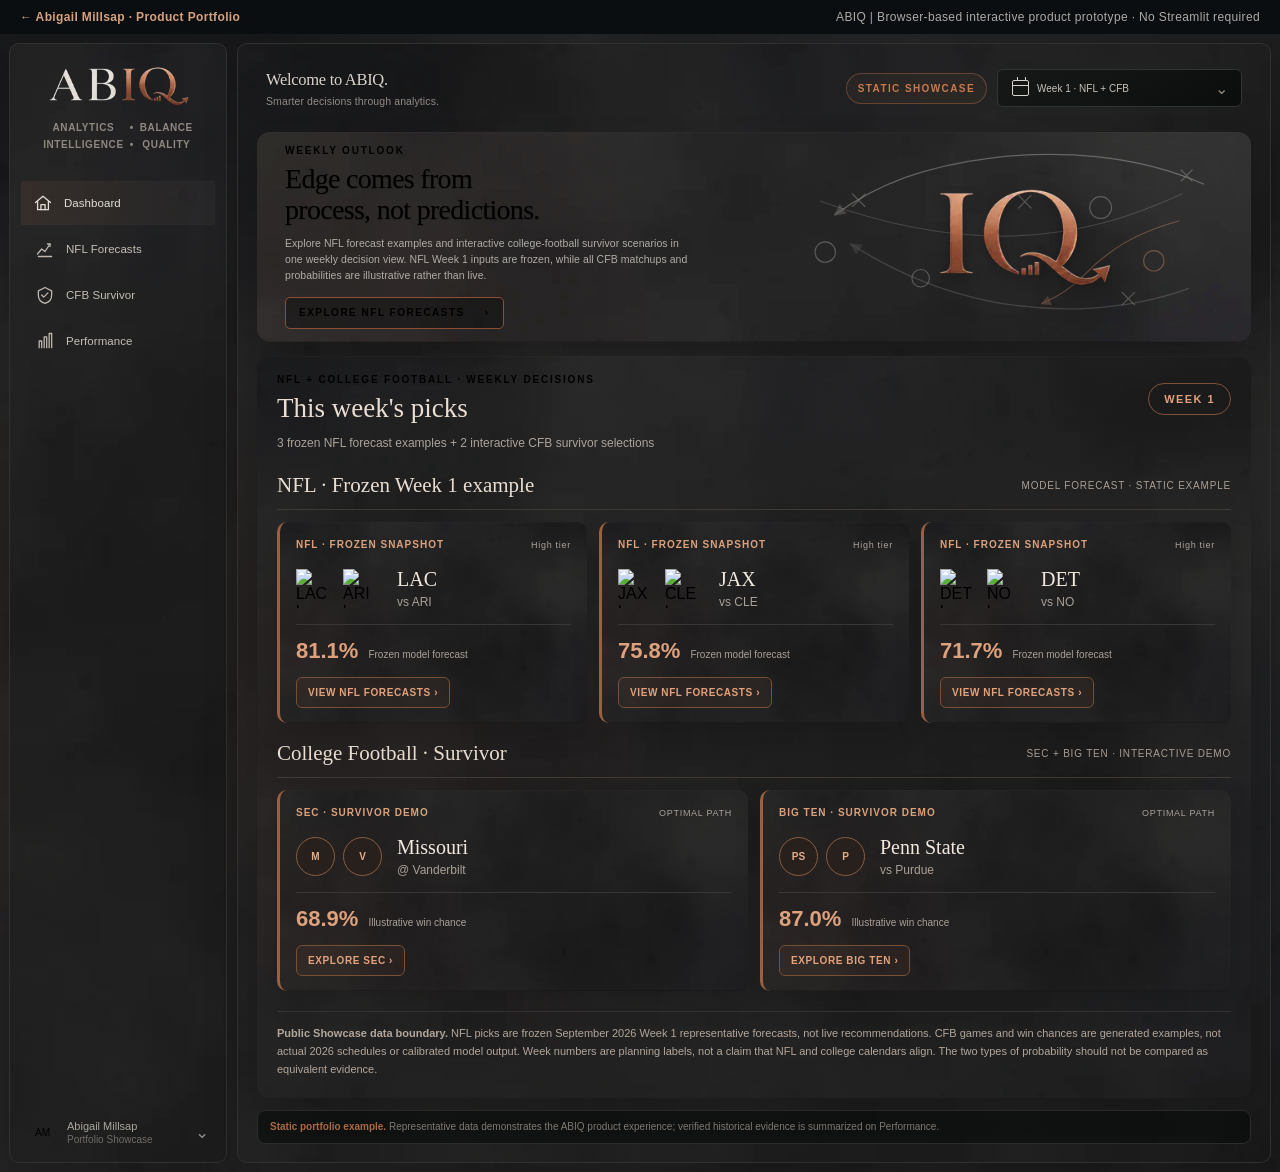
==== docs/abiq/index.html @ ac5bf6e9 "Publish Abigail Millsap product portfolio with three interactive demos and static ABIQ" ====
<!doctype html>
<html lang="en"><head><meta charset="utf-8"><meta name="viewport" content="width=device-width,initial-scale=1">
<title>ABIQ | Interactive Sports Decision Intelligence | Abigail Millsap</title>
<meta name="description" content="Interactive, independent, static portfolio showcase for ABIQ sports decision intelligence.">
<link rel="stylesheet" href="app.css">
<style>html,body{margin:0;min-height:100%;background:#111313}body{font-family:Inter,Arial,sans-serif}.portfolio-home{position:relative;z-index:101;display:flex;align-items:center;justify-content:space-between;gap:1rem;flex-wrap:wrap;background:#0b0e10;color:#f1ece6;padding:10px 20px;font-size:12px;letter-spacing:.03em}.portfolio-home a{color:#d5a27f;text-decoration:none;font-weight:700}.portfolio-home span{opacity:.7}#abiq-boot-error{padding:20px;background:#401c1c;color:#fff}</style></head>
<body><div class="portfolio-home"><a href="../">← Abigail Millsap · Product Portfolio</a><span>ABIQ | Browser-based interactive product prototype · No Streamlit required</span></div>
<div id="abiq-boot-error" hidden>ABIQ could not initialize. Please refresh the page.</div>
<style>
  /* Desktop Forecasts needs to respond to the usable content width after the
     persistent ABIQ navigation rail, not just the raw browser width. Standard
     laptop/desktop viewports therefore stack the two analysis panels so the
     ranked board never clips; ultra-wide layouts keep a weighted two-column view. */
  @media (min-width: 861px) and (max-width: 1680px) {
    #page-forecasts .abiq-forecast-visual-grid {
      grid-template-columns: 1fr !important;
      align-items: start !important;
    }

    #page-forecasts .abiq-forecast-board,
    #page-forecasts .abiq-upset-panel {
      width: 100% !important;
      min-width: 0 !important;
    }
  }

  @media (min-width: 1681px) {
    #page-forecasts .abiq-forecast-visual-grid {
      grid-template-columns: minmax(0, 1.3fr) minmax(420px, .7fr) !important;
      align-items: start !important;
    }
  }

  /* The disclosure belongs visually in the center of the gap between the
     Performance hero and metric cards. Remove the hero's default bottom margin
     and give the disclosure equal space on both sides at every breakpoint. */
  .abiq-page-performance > .abiq-page-head {
    margin-bottom: 0 !important;
  }

  .abiq-performance-disclosure {
    width: 100% !important;
    margin: 12px auto !important;
  }

  @media (max-width: 860px) {
    .abiq-performance-disclosure {
      margin: 10px auto !important;
    }
  }
</style>

<div id="abiq-dashboard-root" class="abiq-app">
  <input id="abiq-mobile-nav-toggle" class="abiq-mobile-nav-toggle" type="checkbox" aria-hidden="true" tabindex="-1">
  <label class="abiq-mobile-menu-button" for="abiq-mobile-nav-toggle" aria-label="Open ABIQ navigation"><span></span></label>
  <label class="abiq-mobile-nav-backdrop" for="abiq-mobile-nav-toggle" aria-label="Close ABIQ navigation"></label>

  <aside class="abiq-sidebar">
    <label class="abiq-mobile-nav-close" for="abiq-mobile-nav-toggle" aria-label="Close ABIQ navigation">×</label>
    <div class="abiq-brand-block">
      <img id="abiq-brand-logo" class="abiq-brand-logo" alt="ABIQ">
      <div class="abiq-brand-meaning"><span>ANALYTICS</span><b>•</b><span>BALANCE</span><b>•</b><span>INTELLIGENCE</span><b>•</b><span>QUALITY</span></div>
    </div>
    <nav id="abiq-nav" class="abiq-nav" aria-label="ABIQ Showcase navigation"></nav>
    <div class="abiq-profile">
      <div id="abiq-profile-avatar" class="abiq-profile-avatar">AM</div>
      <div class="abiq-profile-copy"><div id="abiq-profile-name" class="abiq-profile-name">Abigail Millsap</div><div class="abiq-profile-sub">Portfolio Showcase</div></div>
      <span class="abiq-profile-chevron">⌄</span>
    </div>
  </aside>

  <main class="abiq-main">
    <header class="abiq-header">
      <div><div id="abiq-greeting" class="abiq-greeting">Welcome to ABIQ.</div><div class="abiq-greeting-sub">Smarter decisions through analytics.</div></div>
      <div class="abiq-header-actions">
        <div class="abiq-static-pill">STATIC SHOWCASE</div>
        <label class="abiq-week-control"><span class="abiq-calendar-icon" aria-hidden="true"></span><select id="abiq-week-select" aria-label="Select Showcase week"></select><span class="abiq-select-chevron">⌄</span></label>
      </div>
    </header>

    <section id="page-dashboard" class="abiq-page active" data-page="Dashboard">
      <section class="abiq-hero abiq-surface">
        <div class="abiq-hero-copy">
          <div class="abiq-eyebrow">WEEKLY OUTLOOK</div>
          <h1>Edge comes from<br>process, not predictions.</h1>
          <p id="abiq-hero-description"></p>
          <button id="abiq-preview-button" class="abiq-outline-button" type="button">EXPLORE NFL FORECASTS <span>›</span></button>
        </div>
        <div class="abiq-playbook" aria-hidden="true">
          <svg viewBox="0 0 760 280">
            <defs><marker id="arrow-gray" markerWidth="10" markerHeight="10" refX="8" refY="4.5" orient="auto"><path d="M0,0 L0,9 L9,4.5 z"></path></marker><marker id="arrow-copper" markerWidth="10" markerHeight="10" refX="8" refY="4.5" orient="auto"><path d="M0,0 L0,9 L9,4.5 z"></path></marker></defs>
            <path class="play-line play-primary" d="M716 69 C620 27 514 22 423 33 C334 44 269 68 209 111" marker-end="url(#arrow-gray)"></path>
            <path class="play-line play-primary play-soft" d="M695 212 C608 244 507 247 419 229 C347 214 284 185 231 151" marker-end="url(#arrow-gray)"></path>
            <path class="play-line play-soft" d="M189 92 C279 125 367 142 452 140 C543 138 619 113 686 82"></path>
            <path class="play-line play-copper" d="M682 119 C624 135 586 158 553 192 C535 211 517 223 493 233" marker-end="url(#arrow-copper)"></path>
            <circle class="play-circle" cx="196" cy="162" r="14"></circle><circle class="play-circle" cx="327" cy="198" r="12"></circle><circle class="play-circle" cx="574" cy="101" r="15"></circle><circle class="play-circle play-copper" cx="647" cy="174" r="14"></circle>
            <g class="play-x" transform="translate(242 91)"><path d="M-9 -9 L9 9 M9 -9 L-9 9"></path></g><g class="play-x" transform="translate(470 93)"><path d="M-9 -9 L9 9 M9 -9 L-9 9"></path></g><g class="play-x" transform="translate(612 226)"><path d="M-9 -9 L9 9 M9 -9 L-9 9"></path></g><g class="play-x" transform="translate(692 57)"><path d="M-8 -8 L8 8 M8 -8 L-8 8"></path></g>
          </svg>
        </div>
        <img id="abiq-hero-iq" class="abiq-hero-iq" alt="" aria-hidden="true">
      </section>
      <section id="abiq-weekly-command" class="abiq-weekly-command abiq-surface" aria-label="Combined NFL and college football weekly picks">
        <div class="abiq-weekly-head">
          <div><div class="abiq-eyebrow">NFL + COLLEGE FOOTBALL · WEEKLY DECISIONS</div><h2>This week's picks</h2></div>
          <span id="abiq-weekly-week" class="abiq-weekly-week">WEEK 1</span>
        </div>
        <p class="abiq-weekly-intro" id="abiq-weekly-summary">Select a planning week to explore the frozen NFL Showcase snapshot and interactive SEC / Big Ten survivor paths.</p>
        <div class="abiq-weekly-group">
          <div class="abiq-weekly-group-head"><h3 id="abiq-weekly-nfl-title">NFL · Frozen Week 1 example</h3><span>MODEL FORECAST · STATIC EXAMPLE</span></div>
          <div id="abiq-weekly-nfl-picks" class="abiq-weekly-grid"></div>
        </div>
        <div class="abiq-weekly-group">
          <div class="abiq-weekly-group-head"><h3>College Football · Survivor</h3><span>SEC + BIG TEN · INTERACTIVE DEMO</span></div>
          <div id="abiq-weekly-cfb-picks" class="abiq-weekly-grid abiq-weekly-cfb-grid"></div>
        </div>
        <div class="abiq-weekly-boundary"><strong>Public Showcase data boundary.</strong> NFL picks are frozen September 2026 Week 1 representative forecasts, not live recommendations. CFB games and win chances are generated examples, not actual 2026 schedules or calibrated model output. Week numbers are planning labels, not a claim that NFL and college calendars align. The two types of probability should not be compared as equivalent evidence.</div>
      </section>
      <section id="abiq-kpis" class="abiq-kpi-grid"></section>
      <section class="abiq-lower-grid">
        <article class="abiq-panel abiq-surface"><div class="abiq-panel-heading"><span>UPCOMING GAMES</span><button type="button" data-page-target="Forecasts">VIEW ALL <b>›</b></button></div><div id="abiq-games"></div></article>
        <article class="abiq-panel abiq-surface"><div class="abiq-panel-heading"><span>MODEL RECOMMENDATIONS</span><button type="button" data-page-target="Forecasts">VIEW ALL <b>›</b></button></div><div id="abiq-recommendations"></div></article>
      </section>
      <section class="abiq-context-snapshot abiq-surface" aria-label="Static forecast context examples">
        <div class="abiq-context-heading"><div><div class="abiq-eyebrow">STATIC FORECAST CONTEXT</div><h3>Weather and injury inputs behind the decision.</h3></div><span>ILLUSTRATIVE SNAPSHOT</span></div>
        <div class="abiq-context-grid">
          <article class="abiq-context-card"><strong>LAC vs ARI</strong><div><span>WEATHER</span>Clear · 78° · 6 mph wind</div><div><span>INJURIES</span>ARI WR1 questionable</div></article>
          <article class="abiq-context-card"><strong>JAX vs CLE</strong><div><span>WEATHER</span>Rain chance · 12 mph wind</div><div><span>INJURIES</span>CLE LT out</div></article>
          <article class="abiq-context-card"><strong>DET vs NO</strong><div><span>WEATHER</span>Dome · conditions stable</div><div><span>INJURIES</span>NO RB limited</div></article>
        </div>
      </section>
      <div class="abiq-disclosure"><strong>Static portfolio example.</strong> Representative data demonstrates the ABIQ product experience; verified historical evidence is summarized on Performance.</div>
    </section>

    <section id="page-forecasts" class="abiq-page" data-page="Forecasts">
      <section class="abiq-page-head abiq-exec-head abiq-surface abiq-accent-surface">
        <div class="abiq-exec-copy"><div class="abiq-eyebrow">WEEKLY FORECAST · RISK INTELLIGENCE</div><h2>NFL Forecasts</h2><p>Who is most likely to win, where confidence is strongest, and which matchups deserve an upset watch.</p></div>
        <img class="abiq-page-watermark" data-iq alt="" aria-hidden="true">
      </section>
      <section class="abiq-takeaway abiq-surface">
        <div><div class="abiq-eyebrow">EXECUTIVE TAKEAWAY</div><h3>LAC is the clearest favorite; CIN–TB carries the highest featured upset pressure.</h3><p>Static Week 1 Showcase values illustrate how ABIQ separates the expected winner from uncertainty. These are representative product signals, not a live weekly issuance.</p></div>
        <div id="abiq-weekly-bars" class="abiq-bars"></div>
      </section>

      <section class="abiq-forecast-visual-grid">
        <article class="abiq-forecast-board abiq-surface">
          <div class="abiq-visual-heading"><div><div class="abiq-eyebrow">RANKED FORECAST BOARD</div><h3>Strongest expected winners</h3></div><span>STATIC EXAMPLE</span></div>
          <div id="abiq-forecast-board"></div>
        </article>
        <article class="abiq-upset-panel abiq-surface abiq-secondary-surface">
          <div class="abiq-visual-heading"><div><div class="abiq-eyebrow">UPSET RISK MATRIX</div><h3>Where favorites look vulnerable</h3></div><span>WEEK 1</span></div>
          <div id="abiq-upset-matrix" class="abiq-upset-matrix"></div>
          <p class="abiq-chart-note">Upset pressure rescales the displayed favorite probability: closer to 50/50 means higher pressure. It is not a betting edge or a separate live model.</p>
        </article>
      </section>

      <section class="abiq-upset-watch">
        <div class="abiq-flow-heading"><div class="abiq-eyebrow">UPSET ALERTS</div><h3>The favorites with the least room for error.</h3></div>
        <div id="abiq-upset-alerts" class="abiq-upset-alert-grid"></div>
      </section>
    </section>

    <section id="page-performance" class="abiq-page abiq-page-performance" data-page="Performance">
      <section class="abiq-page-head abiq-exec-head abiq-surface abiq-accent-surface">
        <div class="abiq-exec-copy"><div class="abiq-eyebrow">VALIDATION · ENGINEERING · TRUST</div><h2>Performance</h2><p>Evidence that the forecasts are useful, repeatable and built with prediction-time discipline rather than hindsight.</p></div>
        <img class="abiq-page-watermark" data-iq alt="" aria-hidden="true">
      </section>
      <div class="abiq-disclosure abiq-performance-disclosure"><strong>Verified performance data.</strong> These metrics are calculated from real, graded ABIQ model outcomes, not illustrative Showcase values. During the NFL season, this view is refreshed weekly as completed games are scored so it continues to reflect actual model performance.</div>
      <section id="abiq-performance-metrics" class="abiq-feature-grid"></section>
      <section class="abiq-reliability-panel abiq-surface abiq-secondary-surface">
        <div class="abiq-visual-heading"><div><div class="abiq-eyebrow">CONFIDENCE RELIABILITY</div><h3>Higher confidence translated into higher win rates.</h3></div><span>2025 REPLAY</span></div>
        <div class="abiq-reliability-legend"><span class="abiq-reliability-key predicted"><i></i>Model probability</span><span class="abiq-reliability-key observed"><i></i>Observed win rate</span></div>
        <div id="abiq-reliability-chart" class="abiq-reliability-chart"></div>
        <p class="abiq-chart-note">Across the point-in-time replay, higher confidence thresholds produced progressively higher observed win rates.</p>
      </section>
      <section class="abiq-performance-flow">
        <div class="abiq-flow-heading"><div class="abiq-eyebrow">HOW ABIQ WORKS</div><h3>From raw football data to a decision-ready forecast.</h3></div>
        <section id="abiq-platform-pipeline" class="abiq-pipeline abiq-exec-pipeline"></section>
      </section>
      <section class="abiq-story-grid">
        <article class="abiq-story abiq-surface"><div class="abiq-eyebrow">AUTOMATION</div><h3>Built to operate without a notebook open.</h3><p>Scheduled refreshes, validation checks and fail-safe operating paths turn modeling into a repeatable product workflow.</p></article>
        <article class="abiq-story abiq-surface abiq-secondary-surface"><div class="abiq-eyebrow">PUBLIC / PRIVATE BOUNDARY</div><h3>Executive visibility without exposing production state.</h3><p>The Showcase contains no private picks, user persistence, credentials or provider secrets.</p></article>
      </section>
    </section>
    <section id="page-cfb-survivor" class="abiq-page abiq-cfb-page" data-page="CFB Survivor">
      <section class="abiq-page-head abiq-exec-head abiq-surface abiq-accent-surface">
        <div class="abiq-exec-copy">
          <div class="abiq-eyebrow">COLLEGE FOOTBALL · SEASON STRATEGY</div>
          <h2>CFB Survivor</h2>
          <p>One pick changes the whole board. Explore conference-specific survivor paths, preserve valuable teams, and test what happens when you take a different route.</p>
        </div>
        <img class="abiq-page-watermark" data-iq alt="" aria-hidden="true">
      </section>
      <div class="abiq-disclosure abiq-cfb-disclosure">
        <strong>Interactive portfolio prototype.</strong> All conference schedules, matchups, and probabilities in this module are constructed illustrations, not the official 2026 schedule, live ABIQ forecasts, or validated CFB outcomes. Reoptimization is functional; its probability inputs are examples.
      </div>
      <section class="abiq-cfb-toolbar abiq-surface" aria-label="Survivor scenario controls">
        <div class="abiq-cfb-field">
          <label for="abiq-cfb-conference">CONFERENCE</label>
          <div class="abiq-cfb-switch" id="abiq-cfb-conference" role="group" aria-label="Conference">
            <button type="button" data-conference="SEC" aria-pressed="true">SEC</button>
            <button type="button" data-conference="BIG TEN" aria-pressed="false">BIG TEN</button>
          </div>
        </div>
        <div class="abiq-cfb-field">
          <label for="abiq-cfb-week">PLANNING WEEK</label>
          <select id="abiq-cfb-week" aria-label="Planning week"></select>
        </div>
        <div class="abiq-cfb-field abiq-cfb-reset-field">
          <span class="abiq-cfb-field-caption">SCENARIO</span>
          <button type="button" id="abiq-cfb-reset" class="abiq-outline-button">RESET TO OPTIMAL PATH ↺</button>
        </div>
      </section>
      <div id="abiq-cfb-notice" class="abiq-cfb-notice" role="status" aria-live="polite"></div>
      <section id="abiq-cfb-metrics" class="abiq-cfb-metrics" aria-label="Season plan metrics"></section>
      <section class="abiq-cfb-main-grid">
        <article class="abiq-cfb-recommendations abiq-surface">
          <div class="abiq-visual-heading"><div><div class="abiq-eyebrow">WEEKLY SHORTLIST</div><h3>Top suggested picks</h3></div><span id="abiq-cfb-week-heading">WEEK 1</span></div>
          <p class="abiq-cfb-intro">Select a team to commit it to the scenario. Future weeks are recalculated around that decision.</p>
          <div id="abiq-cfb-picks"></div>
        </article>
        <article class="abiq-cfb-plan abiq-surface abiq-secondary-surface">
          <div class="abiq-visual-heading"><div><div class="abiq-eyebrow">WHAT-IF ENGINE</div><h3>How the decision changes the path</h3></div><span>REOPTIMIZED</span></div>
          <div id="abiq-cfb-impact"></div>
          <div class="abiq-cfb-help">Past weeks remain fixed when you change a later week. Teams cannot be selected twice in the same conference plan. Each conference has its own scenario.</div>
        </article>
      </section>
      <section class="abiq-cfb-season abiq-surface">
        <div class="abiq-visual-heading"><div><div class="abiq-eyebrow">FULL-SEASON OUTLOOK</div><h3>Every week. One strategic path.</h3></div><span>WEEKS 1–14</span></div>
        <p class="abiq-cfb-intro">A 14-week planning illustration. Choose any week to compare alternatives; copper-marked selections are manual overrides.</p>
        <div id="abiq-cfb-season-grid" class="abiq-cfb-season-grid"></div>
      </section>
      <section class="abiq-cfb-schedule abiq-surface abiq-secondary-surface">
        <div class="abiq-cfb-schedule-top">
          <div><div class="abiq-eyebrow">TEAM INTELLIGENCE</div><h3>Full team schedule explorer</h3><p>See every illustrative matchup, bye week, and whether that team is being saved for a better survivor spot.</p></div>
          <div class="abiq-cfb-field"><label for="abiq-cfb-team">EXPLORE TEAM</label><select id="abiq-cfb-team" aria-label="Team schedule"></select></div>
        </div>
        <div id="abiq-cfb-team-summary"></div>
        <div id="abiq-cfb-schedule-table" class="abiq-cfb-table-scroll"></div>
      </section>
      <div class="abiq-disclosure"><strong>Model boundary.</strong> The public optimizer maximizes the product of illustrative per-week win inputs subject to one unique team per week, with user selections fixed. It is a transparent scenario-planning demo, not a claim of calibrated CFB win probabilities, true season-survival likelihood, or official schedules.</div>
    </section>
  </main>
</div>
<script src="app.js"></script></body></html>
---- docs/abiq/app.css ----
:host {
  --copper:#c6784c;
  --copper-bright:#dc8d5e;
  --copper-deep:#704027;
  --black:#070808;
  --panel:#171919;
  --panel-2:#1b1d1d;
  --border:#353737;
  --border-soft:#262828;
  --text:#ddd7cf;
  --muted:#9b958e;
  --dim:#716c66;
  --base-texture:none;
  --accent-texture:none;
  display:block;
  width:100%;
  color:var(--text);
  font-family:"Avenir Next",Avenir,"Helvetica Neue",Helvetica,Arial,sans-serif;
  -webkit-font-smoothing:antialiased;
  text-rendering:geometricPrecision;
}
*{box-sizing:border-box} button,select{font:inherit} button{cursor:pointer}
.abiq-mobile-nav-toggle,.abiq-mobile-menu-button,.abiq-mobile-nav-backdrop,.abiq-mobile-nav-close{display:none}

.abiq-app{width:100%;min-height:930px;display:grid;grid-template-columns:273px minmax(0,1fr);gap:12px;padding:11px;background-color:#121414;background-image:linear-gradient(145deg,rgba(4,5,5,.10),rgba(8,9,9,.05),rgba(4,5,5,.12)),var(--base-texture);background-size:cover,cover;background-position:center;background-repeat:no-repeat;background-blend-mode:normal,normal}
.abiq-sidebar,.abiq-main{border:1px solid #303232;background-color:#171919;background-image:linear-gradient(160deg,rgba(8,9,9,.10),rgba(5,6,6,.12)),var(--base-texture);background-size:cover,cover;background-position:center;background-repeat:no-repeat;background-blend-mode:normal,normal;box-shadow:0 15px 36px rgba(0,0,0,.16)}
.abiq-sidebar{min-height:906px;border-radius:10px;overflow:hidden;display:flex;flex-direction:column}.abiq-brand-block{padding:31px 27px 24px;border-bottom:1px solid var(--border-soft)}.abiq-brand-logo{display:block;width:100%;max-width:178px;height:auto;margin:0 auto}.abiq-brand-meaning{margin:15px auto 0;max-width:184px;display:flex;flex-wrap:wrap;justify-content:flex-start;column-gap:7px;row-gap:4px;color:#8e8881;font-size:8px;line-height:1.35;letter-spacing:.17em;font-weight:600;text-transform:uppercase}.abiq-brand-meaning b{color:var(--copper);font-size:8px;line-height:1.65}
.abiq-nav{padding:16px 14px 12px;display:grid;gap:4px}.abiq-nav-item{width:100%;height:58px;display:flex;align-items:center;justify-content:flex-start;gap:15px;padding:0 16px;border:0;border-left:2px solid transparent;border-radius:6px;background:transparent;color:#c4beb6;text-align:left;font-size:13px;font-weight:450;letter-spacing:.005em}.abiq-nav-item:hover{background:rgba(255,255,255,.03)}.abiq-nav-item.active{border:1px solid rgba(198,120,76,.46);border-left:3px solid var(--copper-bright);background:linear-gradient(90deg,rgba(198,120,76,.10),rgba(255,255,255,.035));color:#e3ddd5}.abiq-nav-icon{width:25px;height:25px;flex:0 0 25px;color:#bdb7af}.abiq-nav-item.active .abiq-nav-icon{color:var(--copper-bright)}.abiq-nav-icon svg{display:block;width:100%;height:100%;fill:none;stroke:currentColor;stroke-width:1.55;stroke-linecap:round;stroke-linejoin:round}
.abiq-profile{margin:auto 23px 20px;padding-top:18px;border-top:1px solid var(--border-soft);display:grid;grid-template-columns:39px 1fr 16px;align-items:center;gap:11px}.abiq-profile-avatar{width:39px;height:39px;border:1px solid var(--copper);border-radius:50%;display:grid;place-items:center;color:var(--copper-bright);font-size:12px}.abiq-profile-name{color:#a9a49d;font-size:13px}.abiq-profile-sub{margin-top:2px;color:#6f6c67;font-size:10px;font-weight:500}.abiq-profile-chevron{color:#8f8b84;font-size:17px}
.abiq-main{min-width:0;border-radius:10px;padding:0 24px 24px}.abiq-header{height:111px;display:flex;align-items:center;justify-content:space-between;gap:20px;padding:0 12px}.abiq-greeting{font-family:Georgia,"Times New Roman",serif;font-size:20px;letter-spacing:-.018em;font-weight:400;color:#d9d3cb;text-shadow:0 1px 1px rgba(0,0,0,.22)}.abiq-greeting-sub{margin-top:5px;color:#918b84;font-size:11.5px;letter-spacing:.01em}.abiq-header-actions{display:flex;align-items:center;gap:10px}.abiq-static-pill{height:31px;padding:0 11px;display:flex;align-items:center;border:1px solid rgba(198,120,76,.38);border-radius:999px;color:#c87a4d;background:rgba(198,120,76,.055);font-size:8px;letter-spacing:.14em;font-weight:700}.abiq-week-control{position:relative;min-width:280px;height:45px;display:flex;align-items:center;border:1px solid #313434;border-radius:6px;background:linear-gradient(145deg,rgba(22,24,24,.96),rgba(11,12,12,.96))}.abiq-week-control select{width:100%;height:100%;padding:0 38px 0 43px;appearance:none;-webkit-appearance:none;border:0;outline:0;background:transparent;color:#c7c1b9;font-size:13px;cursor:pointer}.abiq-calendar-icon{position:absolute;left:14px;width:17px;height:16px;border:1.5px solid #d7d2cb;border-radius:2px}.abiq-calendar-icon::before{content:"";position:absolute;left:-1px;top:4px;width:17px;border-top:1.5px solid #d7d2cb}.abiq-calendar-icon::after{content:"";position:absolute;left:4px;top:-4px;width:7px;height:4px;border-left:1.5px solid #d7d2cb;border-right:1.5px solid #d7d2cb}.abiq-select-chevron{position:absolute;right:13px;color:#8e8982;pointer-events:none}
.abiq-page{display:none}.abiq-page.active{display:block;animation:abiq-fade .18s ease}@keyframes abiq-fade{from{opacity:.62;transform:translateY(2px)}to{opacity:1;transform:none}}
.abiq-surface{position:relative;overflow:hidden;border:1px solid var(--border);background-color:#1b1d1d;background-image:linear-gradient(145deg,rgba(8,9,9,.07),rgba(10,11,11,.02),rgba(6,7,7,.09)),var(--base-texture);background-size:cover,cover;background-position:center;background-repeat:no-repeat;background-blend-mode:normal,normal;box-shadow:inset 0 1px 0 rgba(255,255,255,.016),inset 0 -1px 0 rgba(0,0,0,.16),0 10px 28px rgba(0,0,0,.14)}
.abiq-accent-surface::before{content:"";position:absolute;inset:0;pointer-events:none;background-image:var(--accent-texture);background-size:cover;background-position:center;background-repeat:no-repeat;opacity:.18;filter:saturate(.72) brightness(.88);mix-blend-mode:screen}
.abiq-secondary-surface{background-color:#151717;background-image:linear-gradient(145deg,rgba(3,4,4,.12),rgba(8,9,9,.04)),var(--base-texture)}

.abiq-hero{height:262px;border-radius:13px;display:flex;align-items:center;padding:29px 35px;background-color:#1b1d1d;background-image:linear-gradient(90deg,rgba(7,8,8,.08) 0%,rgba(7,8,8,.04) 42%,rgba(7,8,8,.015) 72%,rgba(7,8,8,0) 100%),var(--base-texture);background-size:cover,cover;background-position:center;background-repeat:no-repeat;background-blend-mode:normal,normal}.abiq-hero::before{content:"";position:absolute;inset:0;z-index:1;pointer-events:none;background-image:var(--accent-texture);background-size:cover;background-position:center;background-repeat:no-repeat;opacity:.28;filter:saturate(.72) brightness(.86);mix-blend-mode:screen}.abiq-hero::after{content:"";position:absolute;z-index:1;right:1.5%;top:4%;width:58%;height:92%;opacity:.38;background:radial-gradient(ellipse at 70% 45%,rgba(255,255,255,.016),transparent 34%),linear-gradient(112deg,transparent 0 42%,rgba(255,255,255,.007) 58%,transparent 78%);pointer-events:none}.abiq-hero-copy{position:relative;z-index:6;width:48%}.abiq-eyebrow{margin-bottom:11px;color:var(--copper-bright);font-size:9.5px;letter-spacing:.18em;font-weight:700;text-transform:uppercase}.abiq-hero h1{margin:0;color:var(--text);font-family:Georgia,"Times New Roman",serif;font-size:34px;line-height:1.10;letter-spacing:-.025em;font-weight:400;text-shadow:0 1px 1px rgba(0,0,0,.22)}.abiq-hero p{margin:14px 0 0;max-width:475px;color:#b1aca5;font-size:12.5px;line-height:1.58;letter-spacing:.005em}.abiq-outline-button{margin-top:17px;height:39px;padding:0 15px;display:inline-flex;align-items:center;gap:20px;border:1px solid #8d4f31;border-radius:5px;background:rgba(11,12,12,.42);color:var(--copper-bright);font-size:9px;letter-spacing:.15em;font-weight:650}.abiq-playbook{position:absolute;z-index:2;right:13px;top:6px;width:55%;height:250px;pointer-events:none;opacity:.66;filter:blur(.05px);mix-blend-mode:screen}.abiq-playbook svg{width:100%;height:100%}.play-line,.play-circle,.play-x path{stroke:#8f8b84;fill:none;stroke-width:1.55;opacity:.48}.play-primary{stroke-width:1.8;opacity:.54}.play-soft{opacity:.30}.play-copper{stroke:#aa6540;opacity:.50}marker#arrow-gray path{fill:#8b8780;opacity:.60}marker#arrow-copper path{fill:#aa6540;opacity:.62}.abiq-hero-iq{position:absolute;z-index:5;right:13%;top:50%;transform:translateY(-50%);width:235px;height:auto;filter:drop-shadow(0 4px 6px rgba(0,0,0,.26))}
.abiq-kpi-grid{margin-top:14px;display:grid;grid-template-columns:repeat(5,minmax(0,1fr));gap:11px}.abiq-kpi{height:118px;display:grid;grid-template-columns:48px 1fr;grid-template-rows:24px 42px 20px;align-items:center;column-gap:10px;padding:16px 15px 14px;border-radius:11px}.abiq-kpi-icon{grid-column:1;grid-row:1/span 3;width:39px;height:39px;color:var(--copper-bright)}.abiq-kpi-icon svg{width:100%;height:100%;fill:none;stroke:currentColor;stroke-width:1.45;stroke-linecap:round;stroke-linejoin:round}.abiq-kpi-title{color:#aaa49d;font-size:8.8px;line-height:1.2;letter-spacing:.13em;font-weight:650;text-transform:uppercase}.abiq-kpi-value{color:#cf7f51;font-family:Georgia,"Times New Roman",serif;font-size:23px;line-height:1.02;font-weight:400;white-space:nowrap;text-shadow:0 1px 1px rgba(0,0,0,.22)}.abiq-kpi-sub{color:#858079;font-size:9.6px;line-height:1.25;font-weight:450}
.abiq-lower-grid{margin-top:12px;display:grid;grid-template-columns:.86fr 1.14fr;gap:12px}.abiq-panel{min-height:352px;border-radius:11px;padding:0 16px 5px}.abiq-panel-heading{height:49px;display:flex;align-items:center;justify-content:space-between;border-bottom:1px solid var(--border-soft);color:#d5cfc7;font-size:9.5px;letter-spacing:.15em;font-weight:650}.abiq-panel-heading button{border:0;background:transparent;color:var(--copper-bright);font-size:10px;letter-spacing:.05em}.abiq-game-row{min-height:73px;display:grid;grid-template-columns:minmax(0,1fr) 120px minmax(0,1fr) 12px;align-items:center;gap:7px;border-bottom:1px solid var(--border-soft)}.abiq-game-row:last-child,.abiq-rec-row:last-child{border-bottom:0}.abiq-team-cell{display:flex;align-items:center;gap:10px;min-width:0}.abiq-team-cell.right{justify-content:flex-end}.abiq-team-cell img,.abiq-rec-team img{width:43px;height:43px;object-fit:contain}.abiq-team-code{color:#d9d3cb;font-size:12.5px;font-weight:550}.abiq-team-prob{margin-top:2px;color:#cf7f51;font-size:11px}.abiq-kickoff{color:#c0bbb4;text-align:center;font-size:10px;line-height:1.45;font-weight:450}.abiq-row-chevron{color:#9d9891;font-size:18px}.abiq-rec-row{min-height:73px;display:grid;grid-template-columns:29px minmax(0,1fr) 115px 95px;align-items:center;gap:9px;border-bottom:1px solid var(--border-soft)}.abiq-rec-check{width:24px;height:24px;display:grid;place-items:center;border:1px solid var(--copper-bright);border-radius:50%;color:var(--copper-bright);font-size:11px}.abiq-rec-team{display:flex;align-items:center;gap:10px;min-width:0}.abiq-rec-name{color:#d8d2ca;font-size:12.5px;font-weight:500}.abiq-rec-sub{margin-top:2px;color:#99948d;font-size:10px}.abiq-rec-probability{color:#d7d1c9;font-size:12.5px;font-weight:450}.abiq-rec-probability span{display:block;margin-top:3px;color:#9e9992;font-size:10px}.abiq-confidence{justify-self:end;width:78px;padding:7px 3px 6px;border:1px solid #6f422d;border-radius:5px;color:var(--copper-bright);text-align:center;font-size:11px}.abiq-confidence span{display:block;margin-top:2px;color:#a49f98;font-size:9px}.abiq-disclosure{margin:11px 0 0;padding:9px 12px;border:1px solid #2b2d2d;border-radius:8px;background:rgba(9,10,10,.62);color:#807b75;font-size:8.7px;line-height:1.45}.abiq-disclosure strong{color:#ad6b47;font-weight:650}

.abiq-page-head{min-height:150px;margin-bottom:12px;padding:24px 27px;border-radius:12px;display:flex;align-items:center;justify-content:space-between;gap:22px}.abiq-page-head>div,.abiq-page-head img{position:relative;z-index:2}.abiq-page-head h2{margin:8px 0 0;font-family:Georgia,"Times New Roman",serif;font-size:32px;line-height:1.08;font-weight:400;color:#e1dbd3;letter-spacing:-.025em}.abiq-page-head p{max-width:690px;margin:10px 0 0;color:#9c968f;font-size:11px;line-height:1.58}.abiq-page-iq{width:140px;height:auto;opacity:.76;filter:drop-shadow(0 4px 8px rgba(0,0,0,.28))}
.abiq-takeaway{margin-top:11px;padding:19px;border-radius:11px;display:grid;grid-template-columns:1.08fr 1fr;gap:20px;align-items:center}.abiq-takeaway h3,.abiq-story h3{margin:6px 0 8px;font-family:Georgia,"Times New Roman",serif;font-size:21px;line-height:1.18;font-weight:400;color:#ddd7cf}.abiq-takeaway p,.abiq-story p{margin:0;color:#8f8982;font-size:10px;line-height:1.6}.abiq-bars{display:grid;gap:9px}.abiq-bar-row{display:grid;grid-template-columns:80px 1fr 56px;align-items:center;gap:9px;color:#8e8982;font-size:9px}.abiq-bar-track{height:6px;border-radius:999px;background:#252727;overflow:hidden}.abiq-bar-fill{height:100%;border-radius:999px;background:linear-gradient(90deg,#8a4d31,#dc8d5e)}.abiq-bar-row strong{color:#d0c9c1;text-align:right;font-weight:550}
.abiq-rank-board{margin-top:11px;padding:10px 17px 14px;border-radius:11px}.abiq-rank-row{min-height:49px;display:grid;grid-template-columns:30px 110px minmax(0,1fr) 60px;align-items:center;gap:10px;border-bottom:1px solid var(--border-soft)}.abiq-rank-row:last-child{border-bottom:0}.abiq-rank-num{font-family:Georgia,"Times New Roman",serif;color:#6f6b65;font-size:14px}.abiq-rank-match{color:#d2ccc4;font-size:10px}.abiq-rank-pct{font-family:Georgia,"Times New Roman",serif;color:#cf7f51;text-align:right;font-size:14px}
.abiq-feature-grid{display:grid;grid-template-columns:repeat(4,minmax(0,1fr));gap:11px}.abiq-metric-card{min-height:118px;padding:16px;border-radius:11px}.abiq-metric-label{color:#9d978f;font-size:8px;letter-spacing:.13em;font-weight:700}.abiq-metric-value{margin-top:9px;color:#cf7f51;font-family:Georgia,"Times New Roman",serif;font-size:24px}.abiq-metric-detail{margin-top:5px;color:#77726c;font-size:9px;line-height:1.4}.abiq-story-grid{display:grid;grid-template-columns:1fr 1fr;gap:11px;margin-top:11px}.abiq-story{min-height:175px;padding:19px;border-radius:11px}
.abiq-pipeline{display:grid;grid-template-columns:repeat(5,1fr);gap:9px;margin-top:11px}.abiq-pipe{position:relative;min-height:155px;padding:17px;border:1px solid var(--border);border-radius:10px;background-color:#1b1d1d;background-image:linear-gradient(145deg,rgba(8,9,9,.06),rgba(5,6,6,.12)),var(--base-texture);background-size:cover,cover;background-position:center;background-repeat:no-repeat;box-shadow:0 10px 25px rgba(0,0,0,.12)}.abiq-pipe:nth-child(even){background-color:#151717;background-image:linear-gradient(145deg,rgba(4,5,5,.13),rgba(198,120,76,.025)),var(--base-texture)}.abiq-pipe:not(:last-child)::after{content:"›";position:absolute;right:-10px;top:57px;z-index:4;color:#8c5134;font-size:25px}.abiq-pipe-num{color:#815038;font-size:8px;letter-spacing:.15em}.abiq-pipe-title{margin-top:18px;font-family:Georgia,"Times New Roman",serif;font-size:18px;color:#ddd7cf}.abiq-pipe-copy{margin-top:8px;color:#7d7872;font-size:9px;line-height:1.5}

@media (min-width:1181px){.abiq-app{min-height:760px;grid-template-columns:218px minmax(0,1fr);gap:10px;padding:9px}.abiq-sidebar{min-height:742px}.abiq-brand-block{padding:22px 12px 17px}.abiq-brand-logo{max-width:146px}.abiq-brand-meaning{width:100%;max-width:none;flex-wrap:nowrap;justify-content:center;gap:4px;white-space:nowrap;font-size:6.55px;letter-spacing:.105em}.abiq-brand-meaning b{font-size:6.55px;line-height:1.25}.abiq-nav{padding:12px 11px 9px;gap:2px}.abiq-nav-item{height:44px;gap:11px;padding:0 12px;border-radius:4px;font-size:11.5px}.abiq-nav-item.active{border:0;border-left:2px solid var(--copper-bright);border-radius:2px;background:linear-gradient(90deg,rgba(198,120,76,.095),rgba(255,255,255,.026));box-shadow:inset 0 0 0 1px rgba(255,255,255,.012)}.abiq-nav-icon{width:20px;height:20px;flex-basis:20px}.abiq-profile{margin:auto 17px 14px;padding-top:13px;grid-template-columns:31px 1fr 14px;gap:9px}.abiq-profile-avatar{width:31px;height:31px;font-size:9px}.abiq-profile-name{font-size:11px}.abiq-profile-sub{font-size:9px}.abiq-main{padding:0 19px 18px}.abiq-header{height:88px;gap:16px;padding:0 9px}.abiq-greeting{font-size:16.5px}.abiq-greeting-sub{font-size:9.6px}.abiq-week-control{min-width:245px;height:38px}.abiq-week-control select{padding:0 34px 0 39px;font-size:10.8px}.abiq-hero{height:210px;padding:23px 28px}.abiq-hero-copy{width:47%}.abiq-eyebrow{margin-bottom:8px;font-size:8px}.abiq-hero h1{font-size:28px}.abiq-hero p{margin-top:10px;max-width:410px;font-size:10.5px;line-height:1.52}.abiq-outline-button{margin-top:13px;height:32px;padding:0 13px;font-size:7.6px}.abiq-playbook{right:8px;top:2px;width:57%;height:204px;opacity:.62}.abiq-hero-iq{right:13.5%;width:188px}.abiq-kpi-grid{margin-top:11px;gap:9px}.abiq-kpi{height:94px;grid-template-columns:38px 1fr;grid-template-rows:19px 34px 16px;column-gap:8px;padding:12px 12px 11px}.abiq-kpi-icon{width:31px;height:31px}.abiq-kpi-title{font-size:7.7px}.abiq-kpi-value{font-size:19px}.abiq-kpi-sub{font-size:8.5px}.abiq-lower-grid{margin-top:10px;gap:10px}.abiq-panel{min-height:292px;padding:0 13px 4px}.abiq-panel-heading{height:39px;font-size:8.3px}.abiq-game-row,.abiq-rec-row{min-height:61px}.abiq-game-row{grid-template-columns:minmax(0,1fr) 96px minmax(0,1fr) 10px;gap:6px}.abiq-team-cell img,.abiq-rec-team img{width:34px;height:34px}.abiq-team-code,.abiq-rec-name,.abiq-rec-probability{font-size:11px}.abiq-team-prob{font-size:9.5px}.abiq-kickoff,.abiq-rec-sub,.abiq-rec-probability span{font-size:8.9px}.abiq-rec-row{grid-template-columns:24px minmax(0,1fr) 92px 77px;gap:7px}.abiq-confidence{width:63px;font-size:9.5px}.abiq-confidence span{font-size:7.9px}}

@media (max-width:860px){.abiq-app{display:block;width:100%;min-height:100%;padding:0;background-color:#181a1a;background-image:linear-gradient(160deg,rgba(6,7,7,.08),rgba(4,5,5,.10)),var(--base-texture);background-size:cover,cover}.abiq-sidebar{display:none}.abiq-main{width:100%;min-width:0;border:0;border-radius:0;padding:0 12px 18px;background-color:#181a1a;background-image:linear-gradient(160deg,rgba(6,7,7,.06),rgba(4,5,5,.09)),var(--base-texture);background-size:cover,cover}.abiq-header{min-height:86px;height:auto;display:grid;grid-template-columns:minmax(0,1fr) auto;align-items:center;gap:10px;padding:12px 2px 10px 46px}.abiq-greeting{font-size:17px;line-height:1.05}.abiq-greeting-sub{margin-top:4px;font-size:9px}.abiq-static-pill{display:none}.abiq-week-control{min-width:0;width:clamp(168px,48vw,218px);height:35px}.abiq-week-control select{padding:0 27px 0 34px;font-size:9.2px}.abiq-calendar-icon{left:10px;width:14px;height:13px}.abiq-calendar-icon::before{width:14px}.abiq-select-chevron{right:9px}.abiq-mobile-menu-button{position:absolute;z-index:1020;top:25px;left:14px;width:34px;height:34px;display:grid!important;place-items:center;border:1px solid rgba(198,120,76,.56);border-radius:7px;background:rgba(14,16,16,.96);box-shadow:0 7px 20px rgba(0,0,0,.30);color:#dc8d5e;gap:3px}.abiq-mobile-menu-button span,.abiq-mobile-menu-button::before,.abiq-mobile-menu-button::after{content:"";width:16px;height:1.5px;display:block;border-radius:2px;background:currentColor}.abiq-mobile-nav-backdrop{position:fixed;z-index:1000;inset:0;background:rgba(0,0,0,.62);backdrop-filter:blur(2px);cursor:pointer}.abiq-mobile-nav-toggle:checked~.abiq-mobile-nav-backdrop{display:block!important}.abiq-mobile-nav-toggle:checked~.abiq-mobile-menu-button{opacity:0;pointer-events:none}.abiq-mobile-nav-toggle:checked~.abiq-sidebar{position:fixed;z-index:1010;top:0;left:0;width:min(82vw,300px);height:100dvh;min-height:100dvh;display:flex!important;overflow-y:auto;border-radius:0 11px 11px 0;box-shadow:18px 0 44px rgba(0,0,0,.42)}.abiq-mobile-nav-close{position:absolute;z-index:2;top:13px;right:13px;width:30px;height:30px;place-items:center;border:1px solid rgba(198,120,76,.40);border-radius:6px;color:#dc8d5e;background:rgba(7,8,8,.55);font-size:20px}.abiq-mobile-nav-toggle:checked~.abiq-sidebar .abiq-mobile-nav-close{display:grid!important}.abiq-hero{min-height:286px;height:auto;display:block;padding:22px 20px 19px;border-radius:11px;background-color:#242626;background-image:linear-gradient(180deg,rgba(6,7,7,.025),rgba(6,7,7,.06)),var(--base-texture);background-size:cover,cover}.abiq-hero::before{opacity:.20;filter:saturate(.68) brightness(.88)}.abiq-hero-copy{width:100%;max-width:520px}.abiq-eyebrow{margin-bottom:7px;font-size:7.5px}.abiq-hero h1{max-width:76%;font-size:28px;line-height:1.06}.abiq-hero p{max-width:74%;margin-top:10px;font-size:10px;line-height:1.48}.abiq-outline-button{margin-top:13px;height:32px;padding:0 12px;font-size:7.2px}.abiq-playbook{right:-10%;top:45px;width:68%;height:205px;opacity:.40}.play-line,.play-circle,.play-x path{stroke-width:1.15;opacity:.34}.play-primary{opacity:.40}.play-soft{opacity:.20}.abiq-hero-iq{right:4%;top:52%;width:138px;opacity:.66}.abiq-kpi-grid{margin-top:9px;grid-template-columns:repeat(2,minmax(0,1fr));gap:8px;overflow:visible}.abiq-kpi{min-width:0;height:92px;grid-template-columns:34px minmax(0,1fr);grid-template-rows:18px 31px 17px;column-gap:7px;padding:10px 9px;border-radius:9px}.abiq-kpi:last-child{grid-column:1/-1}.abiq-kpi-icon{width:28px;height:28px}.abiq-kpi-title{font-size:6.9px;letter-spacing:.10em}.abiq-kpi-value{font-size:18px}.abiq-kpi-sub{font-size:7.8px;line-height:1.18}.abiq-lower-grid{margin-top:9px;grid-template-columns:1fr;gap:9px}.abiq-panel{min-height:0;padding:0 10px 4px;border-radius:9px}.abiq-panel-heading{height:39px;font-size:7.8px;letter-spacing:.12em}.abiq-game-row{min-height:60px;grid-template-columns:minmax(0,1fr) 76px minmax(0,1fr) 8px;gap:5px}.abiq-team-cell,.abiq-rec-team{gap:6px}.abiq-team-cell img,.abiq-rec-team img{width:30px;height:30px}.abiq-team-code,.abiq-rec-name,.abiq-rec-probability{font-size:9.8px}.abiq-team-prob{font-size:8.5px}.abiq-kickoff,.abiq-rec-sub,.abiq-rec-probability span{font-size:7.7px}.abiq-rec-row{min-height:59px;grid-template-columns:21px minmax(0,1fr) 72px 62px;gap:5px}.abiq-rec-check{width:18px;height:18px;font-size:8px}.abiq-confidence{width:55px;padding:5px 2px;font-size:8.4px}.abiq-confidence span{font-size:7px}.abiq-page-head{min-height:128px;padding:19px 18px}.abiq-page-head h2{font-size:26px}.abiq-page-head p{font-size:9.5px}.abiq-page-iq{width:92px;opacity:.58}.abiq-feature-grid{grid-template-columns:repeat(2,minmax(0,1fr));gap:8px}.abiq-metric-card{min-height:105px;padding:13px}.abiq-metric-value{font-size:20px}.abiq-takeaway,.abiq-story-grid{grid-template-columns:1fr}.abiq-pipeline{grid-template-columns:1fr}.abiq-pipe:not(:last-child)::after{display:none}.abiq-rank-row{grid-template-columns:26px 90px minmax(0,1fr) 51px;gap:7px}}

@media (max-width:560px){.abiq-main{padding-left:9px;padding-right:9px}.abiq-header{grid-template-columns:1fr;gap:8px;min-height:0;padding:14px 2px 11px 48px}.abiq-header-actions{width:100%;justify-content:flex-start}.abiq-week-control{width:min(100%,244px);flex:1 1 auto}.abiq-hero{min-height:300px;padding:21px 17px 18px}.abiq-hero h1{max-width:82%;font-size:25px}.abiq-hero p{max-width:82%;font-size:9.6px}.abiq-playbook{right:-19%;top:66px;width:76%;opacity:.32}.abiq-hero-iq{right:1%;top:58%;width:116px;opacity:.54}.abiq-kpi{height:96px;grid-template-columns:30px minmax(0,1fr);column-gap:6px;padding:10px 8px}.abiq-kpi-icon{width:25px;height:25px}.abiq-kpi-title{font-size:6.4px}.abiq-kpi-value{font-size:16.5px}.abiq-kpi-sub{font-size:7.2px}.abiq-game-row{grid-template-columns:minmax(0,1fr) 64px minmax(0,1fr) 7px}.abiq-team-cell img{width:27px;height:27px}.abiq-rec-row{grid-template-columns:19px minmax(0,1fr) 62px 55px;gap:4px}.abiq-rec-team img{width:27px;height:27px}.abiq-rec-probability{font-size:9px}.abiq-confidence{width:50px;font-size:7.8px}.abiq-page-head{display:block}.abiq-page-iq{position:absolute;right:12px;top:14px;width:74px;opacity:.35}.abiq-page-head p{max-width:84%}.abiq-bar-row{grid-template-columns:66px 1fr 50px}.abiq-rank-row{grid-template-columns:24px 74px minmax(0,1fr) 47px}.abiq-story{min-height:145px}}


/* Executive Showcase IA overrides.
   Intentionally does not alter the locked desktop Dashboard geometry. */

.abiq-exec-head {
  position: relative;
  min-height: 176px;
  overflow: hidden;
  align-items: center;
}

.abiq-exec-copy {
  position: relative;
  z-index: 3;
  width: min(68%, 760px);
}

.abiq-page-watermark {
  position: absolute !important;
  z-index: 1 !important;
  right: 3.5%;
  top: 50%;
  width: min(46%, 430px);
  height: auto;
  transform: translateY(-50%);
  opacity: .12;
  filter: saturate(.82) brightness(.88);
  pointer-events: none;
}

.abiq-performance-flow {
  margin-top: 12px;
}

.abiq-flow-heading {
  padding: 4px 2px 8px;
}

.abiq-flow-heading h3 {
  margin: 5px 0 0;
  color: #d9d3cb;
  font-family: Georgia,"Times New Roman",serif;
  font-size: 22px;
  line-height: 1.15;
  font-weight: 400;
}

/* Keep secondary surfaces visually related but not identical. */
.abiq-page-performance .abiq-feature-grid .abiq-metric-card:nth-child(even),
.abiq-page-performance .abiq-exec-pipeline .abiq-pipe:nth-child(even) {
  background-color: #151717;
  background-image:
    linear-gradient(145deg,rgba(4,5,5,.11),rgba(10,11,11,.025)),
    var(--base-texture);
}

/* Forecasts: executive visual hierarchy without changing Dashboard geometry. */
.abiq-forecast-visual-grid {
  display: grid;
  grid-template-columns: minmax(0,1.12fr) minmax(360px,.88fr);
  gap: 12px;
  margin-top: 11px;
}

.abiq-forecast-board,
.abiq-upset-panel {
  min-width: 0;
  border-radius: 11px;
  padding: 0 18px 14px;
}

.abiq-visual-heading {
  min-height: 64px;
  display: flex;
  align-items: center;
  justify-content: space-between;
  gap: 16px;
  border-bottom: 1px solid var(--border-soft);
}

.abiq-visual-heading .abiq-eyebrow {
  margin: 0 0 5px;
}

.abiq-visual-heading h3 {
  margin: 0;
  color: #ddd7cf;
  font-family: Georgia,"Times New Roman",serif;
  font-size: 21px;
  line-height: 1.12;
  font-weight: 400;
}

.abiq-visual-heading > span {
  color: #77716a;
  font-size: 10px;
  letter-spacing: .12em;
  font-weight: 650;
  white-space: nowrap;
}

.abiq-forecast-row {
  min-height: 84px;
  display: grid;
  grid-template-columns: 34px minmax(150px,.9fr) minmax(145px,.95fr) 76px minmax(160px,1.1fr);
  align-items: center;
  gap: 12px;
  border-bottom: 1px solid var(--border-soft);
}

.abiq-forecast-row:last-child {
  border-bottom: 0;
}

.abiq-forecast-rank {
  color: #766f68;
  font-family: Georgia,"Times New Roman",serif;
  font-size: 15px;
}

.abiq-forecast-matchup {
  min-width: 0;
  display: flex;
  align-items: center;
  gap: 10px;
}

.abiq-logo-pair {
  position: relative;
  width: 59px;
  height: 38px;
  flex: 0 0 59px;
}

.abiq-logo-pair img {
  position: absolute;
  top: 2px;
  width: 34px;
  height: 34px;
  object-fit: contain;
  filter: drop-shadow(0 3px 5px rgba(0,0,0,.22));
}

.abiq-logo-pair img:first-child {
  left: 0;
  z-index: 2;
}

.abiq-logo-pair img:last-child {
  right: 0;
  z-index: 1;
  opacity: .74;
}

.abiq-forecast-matchup strong,
.abiq-forecast-matchup span {
  display: block;
}

.abiq-forecast-matchup strong {
  color: #ddd7cf;
  font-size: 13px;
  font-weight: 650;
}

.abiq-forecast-matchup span {
  margin-top: 2px;
  color: #8f8982;
  font-size: 10px;
}

.abiq-forecast-signal {
  min-width: 0;
}

.abiq-forecast-signal-top {
  display: flex;
  align-items: baseline;
  justify-content: space-between;
  gap: 8px;
}

.abiq-forecast-signal-top strong {
  color: #cf7f51;
  font-family: Georgia,"Times New Roman",serif;
  font-size: 17px;
  font-weight: 400;
}

.abiq-forecast-signal-top span {
  color: #807a73;
  font-size: 10px;
}

.abiq-forecast-track {
  height: 7px;
  margin-top: 7px;
  overflow: hidden;
  border-radius: 999px;
  background: #262828;
}

.abiq-forecast-fill {
  height: 100%;
  border-radius: inherit;
  background: linear-gradient(90deg,#7f472f,#dc8d5e);
  box-shadow: 0 0 12px rgba(198,120,76,.18);
}

.abiq-forecast-confidence {
  justify-self: start;
  min-width: 66px;
  padding: 7px 9px;
  border-radius: 999px;
  text-align: center;
  font-size: 10px;
  font-weight: 650;
}

.abiq-forecast-confidence.high {
  border: 1px solid rgba(198,120,76,.55);
  background: rgba(198,120,76,.075);
  color: #dc8d5e;
}

.abiq-forecast-confidence.medium {
  border: 1px solid #4a4b4a;
  background: rgba(255,255,255,.025);
  color: #aaa49d;
}

.abiq-forecast-read {
  color: #8c867f;
  font-size: 10.5px;
  line-height: 1.45;
}

.abiq-upset-matrix {
  min-height: 324px;
  display: flex;
  align-items: center;
  justify-content: center;
  padding-top: 8px;
}

.abiq-upset-svg {
  display: block;
  width: 100%;
  height: auto;
  overflow: visible;
}

.abiq-upset-zone {
  fill: rgba(198,120,76,.08);
  stroke: rgba(198,120,76,.22);
  stroke-width: 1;
  stroke-dasharray: 4 4;
}

.abiq-upset-zone-label {
  fill: #a66340;
  font-size: 10px;
  letter-spacing: .11em;
  font-weight: 700;
}

.abiq-chart-grid {
  stroke: #343636;
  stroke-width: 1;
}

.abiq-chart-tick,
.abiq-chart-axis-label,
.abiq-upset-label {
  font-family: "Avenir Next",Avenir,"Helvetica Neue",Helvetica,Arial,sans-serif;
}

.abiq-chart-tick {
  fill: #77716a;
  font-size: 10px;
}

.abiq-chart-axis-label {
  fill: #969089;
  font-size: 10.5px;
  font-weight: 550;
}

.abiq-upset-label {
  fill: #c8c2ba;
  font-size: 10.5px;
  font-weight: 600;
}

.abiq-upset-dot {
  stroke-width: 2;
  filter: drop-shadow(0 2px 4px rgba(0,0,0,.28));
}

.abiq-upset-dot.high {
  fill: #dc8d5e;
  stroke: #e8a27a;
}

.abiq-upset-dot.medium {
  fill: #9f6040;
  stroke: #bf7b54;
}

.abiq-upset-dot.low {
  fill: #6f706e;
  stroke: #969590;
}

.abiq-chart-note {
  margin: -1px 2px 2px;
  color: #77716b;
  font-size: 10px;
  line-height: 1.5;
}

.abiq-upset-watch {
  margin-top: 12px;
}

.abiq-upset-alert-grid {
  display: grid;
  grid-template-columns: repeat(3,minmax(0,1fr));
  gap: 10px;
}

.abiq-upset-alert {
  min-height: 174px;
  padding: 17px;
  border-radius: 11px;
}

.abiq-upset-alert:nth-child(even) {
  background-color: #151717;
  background-image: linear-gradient(145deg,rgba(4,5,5,.12),rgba(198,120,76,.02)),var(--base-texture);
}

.abiq-upset-alert-top {
  display: flex;
  align-items: center;
  justify-content: space-between;
  gap: 12px;
}

.abiq-upset-teams {
  display: flex;
  align-items: center;
}

.abiq-upset-teams img {
  width: 36px;
  height: 36px;
  object-fit: contain;
  filter: drop-shadow(0 2px 4px rgba(0,0,0,.24));
}

.abiq-upset-teams img + img {
  margin-left: -8px;
  opacity: .72;
}

.abiq-upset-tier {
  padding: 6px 9px;
  border: 1px solid rgba(198,120,76,.48);
  border-radius: 999px;
  color: #d68658;
  background: rgba(198,120,76,.06);
  font-size: 10px;
  font-weight: 650;
}

.abiq-upset-alert h3 {
  margin: 14px 0 5px;
  color: #ddd7cf;
  font-family: Georgia,"Times New Roman",serif;
  font-size: 20px;
  line-height: 1.08;
  font-weight: 400;
}

.abiq-upset-meta {
  color: #a39d96;
  font-size: 10px;
  line-height: 1.4;
}

.abiq-upset-alert p {
  margin: 10px 0 0;
  color: #817b75;
  font-size: 10.5px;
  line-height: 1.5;
}

@media (max-width: 1180px) and (min-width: 861px) {
  .abiq-forecast-visual-grid {
    grid-template-columns: 1fr;
  }

  .abiq-forecast-row {
    grid-template-columns: 32px minmax(145px,.85fr) minmax(145px,.9fr) 72px minmax(170px,1.2fr);
  }

  .abiq-upset-panel {
    padding-bottom: 12px;
  }
}

@media (max-width: 860px) {
  /* Mobile-only refinement. Dashboard desktop rules remain untouched. */
  .abiq-exec-head {
    min-height: 184px;
    padding: 20px 18px 18px;
    align-items: flex-start;
  }

  .abiq-exec-copy {
    width: 79%;
    max-width: 79%;
  }

  .abiq-exec-head h2 {
    margin-top: 6px;
    font-size: 27px;
    line-height: 1.06;
  }

  .abiq-exec-head p {
    max-width: 100%;
    margin-top: 8px;
    font-size: 9.8px;
    line-height: 1.48;
  }

  .abiq-exec-head .abiq-eyebrow {
    margin-bottom: 6px;
    font-size: 7.2px;
    line-height: 1.3;
  }

  .abiq-page-watermark {
    right: -10%;
    top: 56%;
    width: 58%;
    opacity: .10;
    filter: saturate(.74) brightness(.82);
  }

  .abiq-flow-heading {
    padding: 4px 2px 7px;
  }

  .abiq-flow-heading .abiq-eyebrow {
    margin-bottom: 5px;
    font-size: 7px;
  }

  .abiq-flow-heading h3 {
    margin-top: 0;
    font-size: 20px;
    line-height: 1.12;
  }

  .abiq-exec-pipeline {
    gap: 8px;
  }

  .abiq-exec-pipeline .abiq-pipe {
    min-height: 126px;
    padding: 16px 17px;
  }

  .abiq-exec-pipeline .abiq-pipe-num {
    font-size: 7.4px;
    line-height: 1.2;
    letter-spacing: .14em;
  }

  .abiq-exec-pipeline .abiq-pipe-title {
    margin-top: 12px;
    font-size: 19px;
    line-height: 1.08;
  }

  .abiq-exec-pipeline .abiq-pipe-copy {
    margin-top: 7px;
    font-size: 9.2px;
    line-height: 1.45;
  }

  .abiq-forecast-visual-grid {
    grid-template-columns: 1fr;
    gap: 9px;
    margin-top: 9px;
  }

  .abiq-forecast-board,
  .abiq-upset-panel {
    padding: 0 13px 12px;
  }

  .abiq-visual-heading {
    min-height: 62px;
  }

  .abiq-visual-heading h3 {
    font-size: 19px;
  }

  .abiq-forecast-row {
    min-height: 118px;
    grid-template-columns: 28px minmax(0,1fr) 76px;
    grid-template-rows: auto auto auto;
    align-items: center;
    gap: 8px 9px;
    padding: 12px 0;
  }

  .abiq-forecast-rank {
    grid-column: 1;
    grid-row: 1 / span 3;
    align-self: start;
    padding-top: 7px;
  }

  .abiq-forecast-matchup {
    grid-column: 2;
    grid-row: 1;
  }

  .abiq-logo-pair {
    width: 51px;
    flex-basis: 51px;
  }

  .abiq-logo-pair img {
    width: 31px;
    height: 31px;
  }

  .abiq-forecast-confidence {
    grid-column: 3;
    grid-row: 1;
    justify-self: end;
    min-width: 66px;
  }

  .abiq-forecast-signal {
    grid-column: 2 / 4;
    grid-row: 2;
  }

  .abiq-forecast-read {
    grid-column: 2 / 4;
    grid-row: 3;
  }

  .abiq-upset-matrix {
    min-height: 265px;
    padding-top: 5px;
  }

  .abiq-upset-alert-grid {
    grid-template-columns: 1fr;
    gap: 8px;
  }

  .abiq-upset-alert {
    min-height: 0;
    padding: 15px;
  }
}

@media (max-width: 560px) {
  .abiq-exec-copy {
    width: 82%;
    max-width: 82%;
  }

  .abiq-page-watermark {
    right: -14%;
    width: 62%;
    opacity: .09;
  }

  .abiq-visual-heading {
    align-items: flex-start;
    padding: 13px 0 10px;
  }

  .abiq-visual-heading > span {
    padding-top: 2px;
  }

  .abiq-chart-note {
    margin-top: 2px;
  }
}


/* Executive readability floor for the public Showcase.
   Keep all visible supporting text at or above 10px while preserving
   the locked production-parity geometry in showcase.css. */

.abiq-brand-meaning,
.abiq-brand-meaning b,
.abiq-profile-avatar,
.abiq-profile-sub,
.abiq-greeting-sub,
.abiq-static-pill,
.abiq-week-control select,
.abiq-eyebrow,
.abiq-outline-button,
.abiq-kpi-title,
.abiq-kpi-sub,
.abiq-panel-heading,
.abiq-panel-heading button,
.abiq-team-code,
.abiq-team-prob,
.abiq-kickoff,
.abiq-rec-name,
.abiq-rec-sub,
.abiq-rec-probability,
.abiq-rec-probability span,
.abiq-confidence,
.abiq-confidence span,
.abiq-disclosure,
.abiq-page-head p,
.abiq-takeaway p,
.abiq-story p,
.abiq-bar-row,
.abiq-metric-label,
.abiq-metric-detail,
.abiq-pipe-copy {
  font-size: 10px !important;
}

/* The Performance workflow should read like an executive process map,
   not fine-print metadata. */
.abiq-pipe-num {
  font-size: 11.5px !important;
  line-height: 1.25;
  letter-spacing: .14em;
  font-weight: 650;
  color: #9f6040;
}

.abiq-pipe-copy {
  font-size: 11px !important;
  line-height: 1.55;
}

.abiq-page-head p,
.abiq-takeaway p,
.abiq-story p,
.abiq-metric-detail {
  font-size: 10.5px !important;
}

.abiq-greeting-sub {
  font-size: 10.5px !important;
}

/* Final Showcase polish: make the football texture legible without
   competing with the hero copy, and show static contextual inputs. */
.abiq-playbook {
  opacity: .78 !important;
}

.play-line,
.play-circle,
.play-x path {
  opacity: .56 !important;
}

.play-primary {
  opacity: .64 !important;
}

.play-soft {
  opacity: .34 !important;
}

.play-copper {
  opacity: .60 !important;
}

.abiq-context-snapshot {
  margin-top: 12px;
  padding: 17px 18px 18px;
  border-radius: 11px;
}

.abiq-context-heading {
  display: flex;
  align-items: end;
  justify-content: space-between;
  gap: 16px;
  padding-bottom: 12px;
  border-bottom: 1px solid #2a2c2c;
}

.abiq-context-heading h3 {
  margin: 5px 0 0;
  color: #d9d3cb;
  font-family: Georgia, "Times New Roman", serif;
  font-size: 19px;
  line-height: 1.15;
  font-weight: 400;
}

.abiq-context-heading > span {
  color: #756f69;
  font-size: 10px;
  letter-spacing: .10em;
  white-space: nowrap;
}

.abiq-context-grid {
  display: grid;
  grid-template-columns: repeat(3, minmax(0, 1fr));
  gap: 9px;
  margin-top: 12px;
}

.abiq-context-card {
  min-width: 0;
  padding: 13px 14px;
  border: 1px solid #303232;
  border-radius: 8px;
  background: rgba(11, 12, 12, .30);
  color: #a6a099;
  font-size: 10.5px;
  line-height: 1.45;
}

.abiq-context-card strong {
  display: block;
  margin-bottom: 8px;
  color: #ddd7cf;
  font-family: Georgia, "Times New Roman", serif;
  font-size: 15px;
  font-weight: 400;
}

.abiq-context-card div + div {
  margin-top: 5px;
}

.abiq-context-card span {
  display: inline-block;
  min-width: 68px;
  margin-right: 7px;
  color: #c6784c;
  font-size: 10px;
  font-weight: 700;
  letter-spacing: .08em;
}

/* Performance metrics become visual proof points without adding new claims. */
.abiq-page-performance #abiq-performance-metrics {
  grid-template-columns: minmax(0,.9fr) minmax(0,1.1fr) minmax(0,1.25fr) minmax(0,.9fr);
  gap: 11px;
}

.abiq-page-performance .abiq-metric-card {
  position: relative;
  min-height: 166px;
  padding: 18px;
}

.abiq-page-performance .abiq-metric-value {
  position: relative;
  z-index: 2;
  margin-top: 13px;
  font-size: 28px;
}

.abiq-page-performance .abiq-metric-detail,
.abiq-page-performance .abiq-metric-label {
  position: relative;
  z-index: 2;
}

.abiq-page-performance .abiq-metric-detail {
  max-width: 92%;
  margin-top: 9px;
  line-height: 1.52;
}

.abiq-page-performance .abiq-metric-card:nth-child(1),
.abiq-page-performance .abiq-metric-card:nth-child(4) {
  background-image:
    linear-gradient(180deg,rgba(198,120,76,.055),transparent 38%),
    linear-gradient(145deg,rgba(8,9,9,.07),rgba(10,11,11,.02),rgba(6,7,7,.09)),
    var(--base-texture);
}

.abiq-page-performance .abiq-metric-card:nth-child(1)::after,
.abiq-page-performance .abiq-metric-card:nth-child(4)::after {
  position: absolute;
  right: 16px;
  top: 16px;
  padding: 5px 8px;
  border: 1px solid rgba(198,120,76,.28);
  border-radius: 999px;
  color: #a96542;
  background: rgba(198,120,76,.04);
  font-size: 10px;
  line-height: 1;
  letter-spacing: .10em;
  font-weight: 650;
}

.abiq-page-performance .abiq-metric-card:nth-child(1)::after {
  content: "18 WEEKS";
}

.abiq-page-performance .abiq-metric-card:nth-child(4)::after {
  content: "37 FEATURES";
}

/* 66.05% replay accuracy, using the already-validated displayed metric. */
.abiq-page-performance .abiq-metric-card:nth-child(2) {
  padding-right: 122px;
}

.abiq-page-performance .abiq-metric-card:nth-child(2)::after {
  content: "";
  position: absolute;
  right: 22px;
  top: 50%;
  width: 76px;
  height: 76px;
  border-radius: 50%;
  transform: translateY(-50%);
  background: conic-gradient(#dc8d5e 0 66.05%, #2b2d2d 66.05% 100%);
  -webkit-mask: radial-gradient(farthest-side,transparent calc(100% - 8px),#000 0);
  mask: radial-gradient(farthest-side,transparent calc(100% - 8px),#000 0);
  filter: drop-shadow(0 3px 7px rgba(0,0,0,.24));
}

/* 0.2144 Brier score on its 0–1 scale. Lower is better. */
.abiq-page-performance .abiq-metric-card:nth-child(3) {
  padding-bottom: 62px;
}

.abiq-page-performance .abiq-metric-card:nth-child(3)::before {
  content: "";
  position: absolute;
  left: 18px;
  right: 18px;
  bottom: 31px;
  height: 7px;
  border-radius: 999px;
  background: linear-gradient(90deg,#4b4d4d,#303232);
  box-shadow: inset 0 1px 2px rgba(0,0,0,.35);
}

.abiq-page-performance .abiq-metric-card:nth-child(3)::after {
  content: "";
  position: absolute;
  left: 21.44%;
  bottom: 27px;
  width: 13px;
  height: 13px;
  border: 2px solid #e29a70;
  border-radius: 50%;
  background: #171919;
  box-shadow: 0 0 0 4px rgba(198,120,76,.09),0 3px 7px rgba(0,0,0,.28);
  transform: translateX(-50%);
}

.abiq-page-performance #abiq-fantasy-bars .abiq-bar-track {
  height: 10px;
}

.abiq-page-performance #abiq-fantasy-bars .abiq-bar-fill {
  box-shadow: 0 0 14px rgba(198,120,76,.16);
}

@media (max-width: 1180px) and (min-width: 861px) {
  .abiq-page-performance #abiq-performance-metrics {
    grid-template-columns: repeat(2,minmax(0,1fr));
  }
}

@media (max-width: 860px) {
  /* Mobile keeps the same minimum readability standard. */
  .abiq-pipe-num {
    font-size: 11px !important;
  }

  .abiq-pipe-copy {
    font-size: 10.5px !important;
  }

  .abiq-playbook {
    opacity: .55 !important;
  }

  .play-line,
  .play-circle,
  .play-x path {
    opacity: .46 !important;
  }

  .play-primary {
    opacity: .52 !important;
  }

  .play-soft {
    opacity: .28 !important;
  }

  .abiq-hero-iq {
    right: 9% !important;
    top: 60% !important;
  }

  .abiq-context-grid {
    grid-template-columns: 1fr;
  }

  .abiq-context-heading {
    align-items: flex-start;
  }

  .abiq-page-performance #abiq-performance-metrics {
    grid-template-columns: repeat(2,minmax(0,1fr));
    gap: 8px;
  }

  .abiq-page-performance .abiq-metric-card {
    min-height: 154px;
    padding: 15px;
  }

  .abiq-page-performance .abiq-metric-card:nth-child(2) {
    padding-right: 94px;
  }

  .abiq-page-performance .abiq-metric-card:nth-child(2)::after {
    right: 15px;
    width: 62px;
    height: 62px;
  }

  .abiq-page-performance .abiq-metric-card:nth-child(3) {
    padding-bottom: 58px;
  }

  .abiq-page-performance .abiq-metric-card:nth-child(3)::before {
    left: 15px;
    right: 15px;
  }
}

@media (max-width: 560px) {
  .abiq-playbook {
    opacity: .50 !important;
  }

  .abiq-hero-iq {
    right: 8% !important;
    top: 66% !important;
  }

  .abiq-context-snapshot {
    margin-top: 9px;
    padding: 14px;
  }

  .abiq-context-heading {
    display: block;
  }

  .abiq-context-heading > span {
    display: block;
    margin-top: 7px;
  }

  .abiq-context-card {
    padding: 12px;
  }

  .abiq-page-performance #abiq-performance-metrics {
    grid-template-columns: 1fr;
  }

  .abiq-page-performance .abiq-metric-card {
    min-height: 138px;
  }

  .abiq-page-performance .abiq-metric-detail {
    max-width: 88%;
  }

  .abiq-page-performance .abiq-metric-card:nth-child(2) {
    padding-right: 104px;
  }

  .abiq-page-performance .abiq-metric-card:nth-child(2)::after {
    right: 20px;
    width: 66px;
    height: 66px;
  }
}

/* Performance readability pass: use the available card space instead of
   holding supporting copy at the global 10px floor. */
.abiq-page-performance .abiq-exec-head .abiq-eyebrow,
.abiq-page-performance .abiq-visual-heading .abiq-eyebrow,
.abiq-page-performance .abiq-flow-heading .abiq-eyebrow,
.abiq-page-performance .abiq-story .abiq-eyebrow {
  font-size: 11px !important;
  line-height: 1.35 !important;
}

.abiq-page-performance .abiq-exec-head p {
  max-width: 820px !important;
  font-size: 13px !important;
  line-height: 1.58 !important;
}

.abiq-page-performance .abiq-performance-disclosure {
  padding: 12px 15px !important;
  font-size: 12.5px !important;
  line-height: 1.55 !important;
}

.abiq-page-performance .abiq-performance-disclosure strong {
  font-size: inherit !important;
}

.abiq-page-performance .abiq-metric-card {
  height: auto !important;
  min-height: 190px !important;
  padding: 20px !important;
}

.abiq-page-performance .abiq-metric-label {
  font-size: 12px !important;
  line-height: 1.35 !important;
  letter-spacing: .11em !important;
}

.abiq-page-performance .abiq-metric-value {
  font-size: 30px !important;
}

.abiq-page-performance .abiq-metric-detail {
  max-width: 100% !important;
  font-size: 12.5px !important;
  line-height: 1.56 !important;
}

.abiq-page-performance .abiq-metric-card:nth-child(1)::after,
.abiq-page-performance .abiq-metric-card:nth-child(4)::after {
  padding: 6px 9px !important;
  font-size: 11px !important;
}

.abiq-page-performance .abiq-metric-card:nth-child(2) {
  padding-right: 130px !important;
}

.abiq-page-performance .abiq-metric-card:nth-child(3) {
  padding-bottom: 70px !important;
}

.abiq-page-performance .abiq-visual-heading h3,
.abiq-page-performance .abiq-flow-heading h3 {
  font-size: 24px !important;
  line-height: 1.15 !important;
}

.abiq-page-performance .abiq-visual-heading > span,
.abiq-page-performance .abiq-reliability-key,
.abiq-page-performance .abiq-bar-row {
  font-size: 11.5px !important;
}

.abiq-page-performance .abiq-chart-note,
.abiq-page-performance .abiq-pipe-copy,
.abiq-page-performance .abiq-story p {
  font-size: 12px !important;
  line-height: 1.55 !important;
}

.abiq-page-performance .abiq-pipe-num {
  font-size: 12px !important;
}

.abiq-page-performance .abiq-reliability-tick,
.abiq-page-performance .abiq-reliability-value {
  font-size: 12px !important;
}

.abiq-page-performance .abiq-reliability-axis-title {
  font-size: 13.5px !important;
}

@media (max-width: 860px) {
  .abiq-page-performance .abiq-exec-head p {
    font-size: 12px !important;
  }

  .abiq-page-performance .abiq-performance-disclosure {
    padding: 11px 13px !important;
    font-size: 11.5px !important;
  }

  .abiq-page-performance .abiq-metric-card {
    min-height: 170px !important;
    padding: 17px !important;
  }

  .abiq-page-performance .abiq-metric-label {
    font-size: 11.5px !important;
  }

  .abiq-page-performance .abiq-metric-value {
    font-size: 28px !important;
  }

  .abiq-page-performance .abiq-metric-detail,
  .abiq-page-performance .abiq-chart-note,
  .abiq-page-performance .abiq-pipe-copy,
  .abiq-page-performance .abiq-story p {
    font-size: 11.5px !important;
  }

  .abiq-page-performance .abiq-metric-card:nth-child(2) {
    padding-right: 104px !important;
  }

  .abiq-page-performance .abiq-metric-card:nth-child(3) {
    padding-bottom: 64px !important;
  }

  .abiq-page-performance .abiq-reliability-tick,
  .abiq-page-performance .abiq-reliability-value {
    font-size: 11px !important;
  }

  .abiq-page-performance .abiq-reliability-axis-title {
    font-size: 12.5px !important;
  }
}

@media (max-width: 560px) {
  .abiq-page-performance .abiq-metric-card {
    min-height: 156px !important;
  }

  .abiq-page-performance .abiq-metric-card:nth-child(2) {
    padding-right: 108px !important;
  }
}


/* Final recruiter-facing polish from live mobile QA.
   Keep approved desktop Dashboard geometry unchanged. */

/* Performance: recruiter-facing reliability is one observed-win-rate line chart.
   The existing JS still populates the source container, but its rows are hidden so
   the locked 2025 replay evidence can be presented as the simpler line visual. */
.abiq-reliability-panel {
  margin-top: 12px;
  padding: 19px 22px 17px;
  border-radius: 12px;
}

.abiq-reliability-panel .abiq-visual-heading {
  padding-bottom: 14px;
  border-bottom: 1px solid #2b2d2d;
}

.abiq-reliability-legend {
  display: none !important;
}

.abiq-reliability-chart {
  display: block !important;
  min-height: 320px;
  margin-top: 10px;
  background-image: url("data:image/svg+xml,%3Csvg xmlns%3D%22http%3A%2F%2Fwww.w3.org%2F2000%2Fsvg%22 viewBox%3D%220 0 620 320%22%3E%0A%3Cg fill%3D%22none%22 stroke%3D%22%232b2d2d%22 stroke-width%3D%221%22%3E%0A%3Cline x1%3D%2272%22 y1%3D%22250%22 x2%3D%22590%22 y2%3D%22250%22%2F%3E%0A%3Cline x1%3D%2272%22 y1%3D%22176.7%22 x2%3D%22590%22 y2%3D%22176.7%22%2F%3E%0A%3Cline x1%3D%2272%22 y1%3D%22103.3%22 x2%3D%22590%22 y2%3D%22103.3%22%2F%3E%0A%3Cline x1%3D%2272%22 y1%3D%2230%22 x2%3D%22590%22 y2%3D%2230%22%2F%3E%0A%3Cline x1%3D%22100%22 y1%3D%2230%22 x2%3D%22100%22 y2%3D%22250%22%2F%3E%0A%3Cline x1%3D%22260%22 y1%3D%2230%22 x2%3D%22260%22 y2%3D%22250%22%2F%3E%0A%3Cline x1%3D%22420%22 y1%3D%2230%22 x2%3D%22420%22 y2%3D%22250%22%2F%3E%0A%3Cline x1%3D%22580%22 y1%3D%2230%22 x2%3D%22580%22 y2%3D%22250%22%2F%3E%0A%3C%2Fg%3E%0A%3Cg fill%3D%22%238e8881%22 font-family%3D%22Arial,Helvetica,sans-serif%22 font-size%3D%2211%22%3E%0A%3Ctext x%3D%2262%22 y%3D%22254%22 text-anchor%3D%22end%22%3E65%25%3C%2Ftext%3E%0A%3Ctext x%3D%2262%22 y%3D%22181%22 text-anchor%3D%22end%22%3E70%25%3C%2Ftext%3E%0A%3Ctext x%3D%2262%22 y%3D%22108%22 text-anchor%3D%22end%22%3E75%25%3C%2Ftext%3E%0A%3Ctext x%3D%2262%22 y%3D%2234%22 text-anchor%3D%22end%22%3E80%25%3C%2Ftext%3E%0A%3Ctext x%3D%22100%22 y%3D%22274%22 text-anchor%3D%22middle%22%3E55%25%2B%3C%2Ftext%3E%0A%3Ctext x%3D%22260%22 y%3D%22274%22 text-anchor%3D%22middle%22%3E60%25%2B%3C%2Ftext%3E%0A%3Ctext x%3D%22420%22 y%3D%22274%22 text-anchor%3D%22middle%22%3E65%25%2B%3C%2Ftext%3E%0A%3Ctext x%3D%22580%22 y%3D%22274%22 text-anchor%3D%22middle%22%3E70%25%2B%3C%2Ftext%3E%0A%3Ctext x%3D%22331%22 y%3D%22306%22 text-anchor%3D%22middle%22%3EForecast confidence threshold %E2%86%92%3C%2Ftext%3E%0A%3Ctext x%3D%2217%22 y%3D%22140%22 text-anchor%3D%22middle%22 transform%3D%22rotate(-90 17 140)%22%3EObserved win %25 %E2%86%92%3C%2Ftext%3E%0A%3C%2Fg%3E%0A%3Cpolyline points%3D%22100,184.3 260,154.6 420,109.2 580,58.6%22 fill%3D%22none%22 stroke%3D%22%23d78859%22 stroke-width%3D%224%22 stroke-linecap%3D%22round%22 stroke-linejoin%3D%22round%22%2F%3E%0A%3Cg fill%3D%22%23d78859%22 stroke%3D%22%23171919%22 stroke-width%3D%223%22%3E%0A%3Ccircle cx%3D%22100%22 cy%3D%22184.3%22 r%3D%227%22%2F%3E%0A%3Ccircle cx%3D%22260%22 cy%3D%22154.6%22 r%3D%227%22%2F%3E%0A%3Ccircle cx%3D%22420%22 cy%3D%22109.2%22 r%3D%227%22%2F%3E%0A%3Ccircle cx%3D%22580%22 cy%3D%2258.6%22 r%3D%227%22%2F%3E%0A%3C%2Fg%3E%0A%3Cg fill%3D%22%23e1dbd3%22 stroke%3D%22%23171919%22 stroke-width%3D%224%22 paint-order%3D%22stroke%22 font-family%3D%22Arial,Helvetica,sans-serif%22 font-size%3D%2212%22 font-weight%3D%22700%22%3E%0A%3Ctext x%3D%22100%22 y%3D%22168%22 text-anchor%3D%22middle%22%3E69.5%25%3C%2Ftext%3E%0A%3Ctext x%3D%22260%22 y%3D%22138%22 text-anchor%3D%22middle%22%3E71.5%25%3C%2Ftext%3E%0A%3Ctext x%3D%22420%22 y%3D%2292%22 text-anchor%3D%22middle%22%3E74.6%25%3C%2Ftext%3E%0A%3Ctext x%3D%22580%22 y%3D%2242%22 text-anchor%3D%22middle%22%3E78.0%25%3C%2Ftext%3E%0A%3C%2Fg%3E%0A%3C%2Fsvg%3E");
  background-repeat: no-repeat;
  background-position: center;
  background-size: 100% auto;
}

.abiq-reliability-chart > * {
  display: none !important;
}

.abiq-reliability-panel .abiq-chart-note {
  margin-top: 4px;
}

/* Keep matchup labels visually above dots/grid with a subtle dark halo. */
.abiq-upset-label,
.abiq-upset-zone-label {
  fill: #ddd7cf !important;
  stroke: #171919 !important;
  stroke-width: 4px !important;
  paint-order: stroke fill !important;
  stroke-linejoin: round !important;
  font-weight: 650 !important;
}

@media (max-width: 860px) {
  /* Center the playbook composition behind the lower-right IQ mark. It can pass
     behind copy, but stays faint enough to preserve headline/body readability. */
  .abiq-playbook {
    right: -16% !important;
    top: 64% !important;
    width: 84% !important;
    height: 270px !important;
    transform: translateY(-50%) !important;
    opacity: .54 !important;
  }

  .play-line,
  .play-circle,
  .play-x path {
    opacity: .38 !important;
  }

  .play-primary {
    opacity: .47 !important;
  }

  .play-soft {
    opacity: .23 !important;
  }

  .play-copper {
    opacity: .43 !important;
  }

  marker#arrow-gray path,
  marker#arrow-copper path {
    opacity: .46 !important;
  }

  /* Pull win probability left and give Confidence enough room to read cleanly. */
  .abiq-rec-row {
    grid-template-columns: 26px minmax(90px, 1fr) 72px 104px !important;
    gap: 6px !important;
  }

  .abiq-rec-probability {
    justify-self: start;
  }

  .abiq-confidence {
    width: 100px !important;
    padding: 8px 5px 7px !important;
  }

  .abiq-confidence span {
    white-space: nowrap;
  }

  /* Separate paired team marks instead of allowing the base overlap treatment. */
  .abiq-logo-pair {
    display: flex !important;
    align-items: center !important;
    gap: 8px !important;
    width: 76px !important;
    flex: 0 0 76px !important;
  }

  .abiq-logo-pair img {
    position: static !important;
    width: 32px !important;
    height: 32px !important;
    margin: 0 !important;
    transform: none !important;
  }

  .abiq-logo-pair img:last-child {
    opacity: .88 !important;
  }

  .abiq-forecast-matchup {
    gap: 14px !important;
  }

  .abiq-upset-teams {
    display: flex !important;
    align-items: center !important;
    gap: 8px !important;
  }

  .abiq-upset-teams img + img {
    margin-left: 0 !important;
  }

  .abiq-reliability-panel {
    padding: 16px;
  }

  .abiq-reliability-chart {
    min-height: 300px;
  }
}

@media (max-width: 560px) {
  .abiq-playbook {
    right: -18% !important;
    width: 88% !important;
    opacity: .50 !important;
  }

  .abiq-rec-row {
    grid-template-columns: 24px minmax(82px, 1fr) 68px 102px !important;
    gap: 5px !important;
  }

  .abiq-confidence {
    width: 98px !important;
  }

  .abiq-logo-pair {
    gap: 7px !important;
    width: 72px !important;
    flex-basis: 72px !important;
  }

  .abiq-logo-pair img {
    width: 31px !important;
    height: 31px !important;
  }

  .abiq-reliability-chart {
    min-height: 280px;
  }
}


/* Final live-site QA overrides.
   Loaded after all prior Showcase CSS so these rules only resolve the final
   desktop/mobile spacing and chart-readability issues observed in production. */

/* Sidebar brand meaning is a deliberate two-line lockup so the 10px readability
   floor never clips ANALYTICS or QUALITY inside the fixed navigation rail. */
.abiq-brand-block {
  padding-left: 16px !important;
  padding-right: 16px !important;
}

.abiq-brand-meaning {
  width: 100% !important;
  max-width: none !important;
  display: grid !important;
  grid-template-columns: max-content max-content max-content !important;
  justify-content: center !important;
  column-gap: 6px !important;
  row-gap: 4px !important;
  letter-spacing: .06em !important;
  text-align: center;
  white-space: nowrap;
  overflow: visible !important;
}

.abiq-brand-meaning span:nth-of-type(1) { grid-column: 1; grid-row: 1; }
.abiq-brand-meaning b:nth-of-type(1) { grid-column: 2; grid-row: 1; }
.abiq-brand-meaning span:nth-of-type(2) { grid-column: 3; grid-row: 1; }
.abiq-brand-meaning b:nth-of-type(2) { display: none !important; }
.abiq-brand-meaning span:nth-of-type(3) { grid-column: 1; grid-row: 2; }
.abiq-brand-meaning b:nth-of-type(3) { grid-column: 2; grid-row: 2; }
.abiq-brand-meaning span:nth-of-type(4) { grid-column: 3; grid-row: 2; }

.abiq-brand-meaning b {
  line-height: 1.35 !important;
}

/* Forecast-board logo pairs should read as two teams, not a stacked mark. */
.abiq-logo-pair {
  display: flex !important;
  position: static !important;
  align-items: center !important;
  gap: 10px !important;
  width: 82px !important;
  height: 38px !important;
  flex: 0 0 82px !important;
}

.abiq-logo-pair img {
  position: static !important;
  width: 34px !important;
  height: 34px !important;
  margin: 0 !important;
  transform: none !important;
}

.abiq-logo-pair img:last-child {
  opacity: .86 !important;
}

.abiq-upset-teams {
  gap: 10px !important;
}

.abiq-upset-teams img + img {
  margin-left: 0 !important;
}

/* Give the ranked forecast board enough room for every explanatory sentence. */
@media (min-width: 861px) {
  .abiq-forecast-row {
    grid-template-columns: 32px minmax(190px,.95fr) minmax(120px,.82fr) 72px minmax(145px,1fr) !important;
    gap: 10px !important;
    min-height: 92px !important;
  }

  .abiq-forecast-read {
    min-width: 0;
    white-space: normal !important;
    overflow-wrap: break-word;
  }
}

/* Forecast vulnerability chart: readable axes plus leader-linked labels. */
.abiq-chart-tick {
  font-size: 11.5px !important;
}

.abiq-chart-axis-label {
  font-size: 13.5px !important;
  font-weight: 650 !important;
}

.abiq-upset-label {
  font-size: 12px !important;
  font-weight: 650 !important;
  fill: #ddd7cf !important;
  stroke: #171919 !important;
  stroke-width: 4px !important;
  paint-order: stroke fill !important;
  stroke-linejoin: round !important;
}

.abiq-upset-leader {
  fill: none;
  stroke: #706b65;
  stroke-width: 1.25;
  stroke-linecap: round;
  opacity: .78;
}

.abiq-upset-zone-label {
  font-size: 11px !important;
  fill: #d28458 !important;
  stroke: #171919 !important;
  stroke-width: 4px !important;
  paint-order: stroke fill !important;
}

/* Temporal-integrity feature badge belongs below the copy, never on top of it. */
.abiq-page-performance .abiq-metric-card:nth-child(4) {
  padding-bottom: 54px !important;
}

.abiq-page-performance .abiq-metric-card:nth-child(4)::after {
  top: auto !important;
  bottom: 16px !important;
  right: 16px !important;
}

/* Replace the earlier CSS-background reliability graphic with the real SVG
   rendered by final_visual_cleanup.js. */
.abiq-reliability-chart {
  min-height: 0 !important;
  margin-top: 12px !important;
  background: none !important;
  overflow: visible !important;
}

.abiq-reliability-chart > .abiq-reliability-svg {
  display: block !important;
}

.abiq-reliability-svg {
  width: 100%;
  height: auto;
  overflow: visible;
}

.abiq-reliability-grid {
  stroke: #343636;
  stroke-width: 1;
}

.abiq-reliability-axis {
  stroke: #5e5d59;
  stroke-width: 1.2;
}

.abiq-reliability-line {
  fill: none;
  stroke: #d78859;
  stroke-width: 2;
  stroke-linecap: round;
  stroke-linejoin: round;
}

.abiq-reliability-point {
  fill: #d78859;
  stroke: #171919;
  stroke-width: 2;
}

.abiq-reliability-tick,
.abiq-reliability-axis-title,
.abiq-reliability-value {
  font-family: "Avenir Next",Avenir,"Helvetica Neue",Helvetica,Arial,sans-serif;
}

.abiq-reliability-tick {
  fill: #918b84;
  font-size: 10.5px;
}

.abiq-reliability-axis-title {
  fill: #aaa49d;
  font-size: 12.5px;
  font-weight: 600;
}

.abiq-reliability-value {
  fill: #d9d3cb;
  font-size: 10.5px;
  font-weight: 550;
  stroke: #171919;
  stroke-width: 3px;
  paint-order: stroke fill;
}

@media (max-width: 860px) {
  /* Shift the playbook materially left so its center sits behind the IQ mark. */
  .abiq-playbook {
    right: -2% !important;
    top: 64% !important;
    width: 88% !important;
  }

  .abiq-logo-pair {
    gap: 9px !important;
    width: 78px !important;
    flex-basis: 78px !important;
  }

  .abiq-upset-teams {
    gap: 9px !important;
  }

  .abiq-chart-axis-label {
    font-size: 14px !important;
  }

  .abiq-chart-tick,
  .abiq-upset-label {
    font-size: 12px !important;
  }
}

@media (max-width: 560px) {
  .abiq-playbook {
    right: 2% !important;
    width: 92% !important;
  }

  .abiq-logo-pair {
    gap: 8px !important;
    width: 74px !important;
    flex-basis: 74px !important;
  }

  .abiq-logo-pair img {
    width: 31px !important;
    height: 31px !important;
  }

  .abiq-reliability-axis-title {
    font-size: 12px;
  }

  .abiq-reliability-tick,
  .abiq-reliability-value {
    font-size: 10px;
  }
}

/* Final Forecast Board hierarchy: keep the decision metrics on the first line,
   then give the explanatory read its own full-width line beneath the probability
   bar and confidence pill. This prevents truncation without shrinking copy. */
@media (min-width: 861px) {
  .abiq-forecast-row {
    display: grid !important;
    grid-template-columns: 32px minmax(205px,1fr) minmax(190px,.92fr) 96px !important;
    grid-template-areas:
      "rank matchup signal confidence"
      "rank matchup read read" !important;
    column-gap: 14px !important;
    row-gap: 8px !important;
    min-height: 122px !important;
    padding-top: 14px !important;
    padding-bottom: 14px !important;
    align-items: center !important;
  }

  .abiq-forecast-rank {
    grid-area: rank !important;
  }

  .abiq-forecast-matchup {
    grid-area: matchup !important;
  }

  .abiq-forecast-signal {
    grid-area: signal !important;
    align-self: center !important;
  }

  .abiq-forecast-confidence {
    grid-area: confidence !important;
    align-self: center !important;
    justify-self: center !important;
    margin: 0 !important;
  }

  .abiq-forecast-read {
    grid-area: read !important;
    width: 100% !important;
    max-width: none !important;
    min-width: 0 !important;
    align-self: start !important;
    padding-top: 2px !important;
    white-space: normal !important;
    overflow: visible !important;
    text-overflow: clip !important;
    overflow-wrap: break-word !important;
  }
}


/* Desktop-only balance for the Forecasts analysis pair.
   This stylesheet loads after final_visual_cleanup.css and intentionally uses a
   higher-specificity root selector so it supersedes the temporary stacking rule
   in showcase_exec.html without changing the mobile composition. */

@media (min-width: 1280px) {
  #abiq-dashboard-root #page-forecasts .abiq-forecast-visual-grid {
    grid-template-columns: minmax(0, 2fr) minmax(390px, .8fr) !important;
    align-items: start !important;
    gap: 12px !important;
  }

  #abiq-dashboard-root #page-forecasts .abiq-forecast-board,
  #abiq-dashboard-root #page-forecasts .abiq-upset-panel {
    width: auto !important;
    min-width: 0 !important;
  }

  /* Compact the ranked board just enough to keep every desktop element inside
     the wider left card while preserving the same information hierarchy. */
  #abiq-dashboard-root #page-forecasts .abiq-forecast-row {
    grid-template-columns: 28px minmax(155px, .95fr) minmax(150px, 1.05fr) 72px !important;
    grid-template-areas:
      "rank matchup signal confidence"
      "rank matchup read read" !important;
    column-gap: 10px !important;
    row-gap: 6px !important;
    min-height: 106px !important;
    padding: 11px 0 !important;
  }

  #abiq-dashboard-root #page-forecasts .abiq-logo-pair {
    width: 68px !important;
    flex: 0 0 68px !important;
    gap: 6px !important;
  }

  #abiq-dashboard-root #page-forecasts .abiq-logo-pair img {
    width: 30px !important;
    height: 30px !important;
  }

  #abiq-dashboard-root #page-forecasts .abiq-forecast-matchup {
    gap: 8px !important;
  }

  #abiq-dashboard-root #page-forecasts .abiq-forecast-matchup strong {
    font-size: 12px !important;
  }

  #abiq-dashboard-root #page-forecasts .abiq-forecast-matchup span {
    font-size: 9.5px !important;
  }

  #abiq-dashboard-root #page-forecasts .abiq-forecast-signal-top strong {
    font-size: 16.5px !important;
  }

  #abiq-dashboard-root #page-forecasts .abiq-forecast-signal-top span {
    font-size: 9px !important;
  }

  #abiq-dashboard-root #page-forecasts .abiq-forecast-confidence {
    width: 68px !important;
    min-width: 0 !important;
    max-width: 100% !important;
    padding: 6px 4px !important;
    font-size: 9.5px !important;
    justify-self: center !important;
    align-self: center !important;
  }

  #abiq-dashboard-root #page-forecasts .abiq-forecast-read {
    font-size: 10px !important;
    line-height: 1.4 !important;
    padding-top: 0 !important;
    overflow: visible !important;
    overflow-wrap: anywhere !important;
  }

  /* The matrix is deliberately narrower, so its typography is enlarged in SVG
     user units and its old tall minimum is reduced to avoid a large empty card. */
  #abiq-dashboard-root #page-forecasts .abiq-upset-panel .abiq-visual-heading {
    gap: 8px !important;
  }

  #abiq-dashboard-root #page-forecasts .abiq-upset-panel .abiq-visual-heading h3 {
    font-size: 18px !important;
  }

  #abiq-dashboard-root #page-forecasts .abiq-upset-panel .abiq-visual-heading > span {
    font-size: 9px !important;
  }

  #abiq-dashboard-root #page-forecasts .abiq-upset-matrix {
    min-height: 250px !important;
    padding-top: 4px !important;
  }

  #abiq-dashboard-root #page-forecasts .abiq-upset-panel .abiq-chart-tick {
    font-size: 15px !important;
  }

  #abiq-dashboard-root #page-forecasts .abiq-upset-panel .abiq-chart-axis-label {
    font-size: 16px !important;
  }

  #abiq-dashboard-root #page-forecasts .abiq-upset-panel .abiq-upset-label {
    font-size: 15.5px !important;
  }

  #abiq-dashboard-root #page-forecasts .abiq-upset-panel .abiq-upset-zone-label {
    font-size: 13.5px !important;
  }

  #abiq-dashboard-root #page-forecasts .abiq-upset-panel .abiq-chart-note {
    font-size: 9.5px !important;
    line-height: 1.45 !important;
  }
}


/* Slate Confidence Profile: a secondary Forecasts context card that fills the
   right-column whitespace without competing with the ranked winner board. */

.abiq-forecast-side-stack {
  min-width: 0;
  display: grid;
  gap: 12px;
  align-content: start;
}

.abiq-slate-profile {
  min-width: 0;
  border-radius: 11px;
  padding: 0 14px 14px;
}

.abiq-slate-heading {
  min-height: 74px;
}

.abiq-slate-heading h3 {
  max-width: 315px;
  font-size: 17px;
  line-height: 1.18;
}

.abiq-slate-summary {
  margin: 12px 0 7px;
  display: grid;
  grid-template-columns: repeat(3, minmax(0, 1fr));
  gap: 7px;
}

.abiq-slate-summary-card {
  min-width: 0;
  padding: 10px 8px 9px;
  border: 1px solid var(--border-soft);
  border-radius: 7px;
  background: rgba(8, 9, 9, .24);
  text-align: center;
}

.abiq-slate-summary-card span,
.abiq-slate-summary-card small {
  display: block;
  color: #858079;
  font-size: 8.5px;
  letter-spacing: .09em;
  font-weight: 650;
}

.abiq-slate-summary-card strong {
  display: block;
  margin: 4px 0 3px;
  color: #d78758;
  font-family: Georgia, "Times New Roman", serif;
  font-size: 20px;
  line-height: 1;
  font-weight: 400;
}

.abiq-slate-summary-card small {
  letter-spacing: 0;
  font-weight: 500;
}

.abiq-slate-chart {
  min-height: 175px;
  margin-top: 2px;
}

.abiq-slate-svg {
  display: block;
  width: 100%;
  height: auto;
  overflow: visible;
}

.abiq-slate-band {
  stroke: none;
}

.abiq-slate-band.tight {
  fill: rgba(255,255,255,.018);
}

.abiq-slate-band.moderate {
  fill: rgba(198,120,76,.028);
}

.abiq-slate-band.strong {
  fill: rgba(198,120,76,.055);
}

.abiq-slate-grid {
  stroke: #343636;
  stroke-width: 1;
}

.abiq-slate-tick {
  fill: #858079;
  font-family: "Avenir Next",Avenir,"Helvetica Neue",Helvetica,Arial,sans-serif;
  font-size: 13px;
}

.abiq-slate-dot.context {
  fill: #77736e;
  stroke: #1b1d1d;
  stroke-width: 2;
  opacity: .82;
}

.abiq-slate-dot.featured {
  fill: #d78758;
  stroke: #f0b087;
  stroke-width: 2;
  filter: drop-shadow(0 0 3px rgba(215,135,88,.18));
}

.abiq-slate-legend {
  margin-top: 2px;
  display: flex;
  flex-wrap: wrap;
  align-items: center;
  gap: 12px;
  color: #8c867f;
  font-size: 9.5px;
  line-height: 1.3;
}

.abiq-slate-legend span {
  display: inline-flex;
  align-items: center;
  gap: 6px;
}

.abiq-slate-legend i {
  width: 8px;
  height: 8px;
  border-radius: 50%;
  background: #77736e;
  box-shadow: inset 0 0 0 1px #252727;
}

.abiq-slate-legend i.featured {
  background: #d78758;
  box-shadow: inset 0 0 0 1px #efad84;
}

.abiq-slate-note {
  margin-top: 10px !important;
}

@media (min-width: 1280px) {
  #abiq-dashboard-root #page-forecasts .abiq-forecast-side-stack {
    min-width: 0;
  }

  #abiq-dashboard-root #page-forecasts .abiq-slate-profile {
    width: 100%;
  }

  #abiq-dashboard-root #page-forecasts .abiq-slate-heading > span {
    font-size: 9px !important;
  }
}

@media (max-width: 860px) {
  .abiq-forecast-side-stack {
    gap: 11px;
  }

  .abiq-slate-profile {
    padding: 0 13px 13px;
  }

  .abiq-slate-heading {
    min-height: 70px;
  }

  .abiq-slate-heading h3 {
    max-width: 260px;
    font-size: 18px;
  }

  .abiq-slate-summary {
    margin-top: 10px;
  }

  .abiq-slate-summary-card {
    padding: 9px 6px 8px;
  }

  .abiq-slate-summary-card span,
  .abiq-slate-summary-card small {
    font-size: 8px;
  }

  .abiq-slate-summary-card strong {
    font-size: 19px;
  }

  .abiq-slate-chart {
    min-height: 165px;
  }

  .abiq-slate-tick {
    font-size: 14px;
  }

  .abiq-slate-legend {
    font-size: 10px;
  }
}


/* Forecasts v2: full-slate board + pressure map.
   Loaded last so it owns the Forecasts composition without changing the other
   Showcase pages. */

#abiq-dashboard-root #page-forecasts .abiq-pre-snap {
  margin-bottom: 18px;
  padding: 22px 24px 24px;
}

#abiq-dashboard-root #page-forecasts .abiq-pre-snap-heading {
  display: flex;
  align-items: end;
  justify-content: space-between;
  gap: 24px;
  margin-bottom: 18px;
}

#abiq-dashboard-root #page-forecasts .abiq-pre-snap-heading h3 {
  margin: 5px 0 5px;
  max-width: 780px;
  color: #f1ece5;
  font-family: Georgia, 'Times New Roman', serif;
  font-size: clamp(24px, 2.2vw, 34px);
  font-weight: 400;
  line-height: 1.08;
}

#abiq-dashboard-root #page-forecasts .abiq-pre-snap-heading p {
  margin: 0;
  color: #928b84;
  font-size: 12px;
  line-height: 1.55;
}

#abiq-dashboard-root #page-forecasts .abiq-pre-snap-grid {
  display: grid;
  grid-template-columns: repeat(3, minmax(0, 1fr));
  gap: 12px;
}

#abiq-dashboard-root #page-forecasts .abiq-pre-snap-card {
  min-height: 118px;
  display: grid;
  grid-template-rows: auto minmax(38px, 1fr) auto;
  padding: 17px 18px;
  border: 1px solid rgba(155, 148, 139, .16);
  border-radius: 12px;
  background: rgba(9, 10, 10, .34);
}

#abiq-dashboard-root #page-forecasts .abiq-pre-snap-card > span {
  display: block;
  color: #9c958d;
  font-size: 10px;
  font-weight: 700;
  letter-spacing: .13em;
}

#abiq-dashboard-root #page-forecasts .abiq-pre-snap-card > strong {
  display: block;
  align-self: center;
  margin: 0;
  color: #d88350;
  font-family: Georgia, 'Times New Roman', serif;
  font-size: 31px;
  font-weight: 400;
  line-height: 1;
}

#abiq-dashboard-root #page-forecasts .abiq-pre-snap-card > p {
  margin: 0;
  color: #8f8881;
  font-size: 11px;
  line-height: 1.45;
}

#abiq-dashboard-root #page-forecasts .abiq-forecast-v2-stack {
  display: grid;
  grid-template-columns: minmax(0, 1fr);
  gap: 18px;
  margin-bottom: 20px;
}

#abiq-dashboard-root #page-forecasts .abiq-full-slate-board,
#abiq-dashboard-root #page-forecasts .abiq-pressure-panel {
  width: 100%;
  min-width: 0;
  padding: 20px 24px 22px;
}

#abiq-dashboard-root #page-forecasts .abiq-v2-heading {
  margin-bottom: 0;
  padding-bottom: 15px;
  border-bottom: 1px solid rgba(155, 148, 139, .12);
}

#abiq-dashboard-root #page-forecasts .abiq-v2-heading h3 {
  margin-top: 5px;
  font-size: clamp(23px, 2vw, 31px);
  line-height: 1.08;
}

#abiq-dashboard-root #page-forecasts .abiq-v2-heading > span {
  align-self: start;
  padding-top: 4px;
  color: #8f8881;
  font-size: 10px;
  font-weight: 700;
  letter-spacing: .12em;
  white-space: nowrap;
}

#abiq-dashboard-root #page-forecasts .abiq-full-slate-columns {
  display: grid;
  grid-template-columns: repeat(2, minmax(0, 1fr));
  gap: 0 24px;
}

#abiq-dashboard-root #page-forecasts .abiq-full-slate-column {
  min-width: 0;
}

#abiq-dashboard-root #page-forecasts .abiq-full-slate-column.column-2 {
  padding-left: 24px;
  border-left: 1px solid rgba(155, 148, 139, .11);
}

#abiq-dashboard-root #page-forecasts .abiq-full-slate-row {
  min-height: 68px;
  display: grid;
  grid-template-columns: 24px minmax(145px, 1.2fr) 78px 58px 62px;
  align-items: center;
  gap: 9px;
  padding: 7px 0;
  border-bottom: 1px solid rgba(155, 148, 139, .10);
}

#abiq-dashboard-root #page-forecasts .abiq-full-slate-row:last-child {
  border-bottom: 0;
}

#abiq-dashboard-root #page-forecasts .abiq-full-slate-rank {
  color: #847e77;
  font-family: Georgia, 'Times New Roman', serif;
  font-size: 12.5px;
  font-variant-numeric: tabular-nums;
}

#abiq-dashboard-root #page-forecasts .abiq-full-slate-matchup {
  min-width: 0;
  display: flex;
  align-items: center;
  gap: 8px;
}

#abiq-dashboard-root #page-forecasts .abiq-full-slate-logos {
  width: 50px;
  flex: 0 0 50px;
  display: flex;
  align-items: center;
  gap: 3px;
}

#abiq-dashboard-root #page-forecasts .abiq-full-slate-logos img {
  width: 23px;
  height: 23px;
  object-fit: contain;
}

#abiq-dashboard-root #page-forecasts .abiq-full-slate-matchup strong,
#abiq-dashboard-root #page-forecasts .abiq-full-slate-matchup small,
#abiq-dashboard-root #page-forecasts .abiq-full-slate-pick span,
#abiq-dashboard-root #page-forecasts .abiq-full-slate-pick strong,
#abiq-dashboard-root #page-forecasts .abiq-full-slate-probability span,
#abiq-dashboard-root #page-forecasts .abiq-full-slate-probability strong {
  display: block;
}

#abiq-dashboard-root #page-forecasts .abiq-full-slate-matchup strong {
  color: #ebe6df;
  font-size: 11.5px;
  font-weight: 700;
  white-space: nowrap;
}

#abiq-dashboard-root #page-forecasts .abiq-full-slate-matchup small {
  margin-top: 3px;
  color: #6f6a65;
  font-size: 8.5px;
  line-height: 1.2;
}

#abiq-dashboard-root #page-forecasts .abiq-full-slate-pick span,
#abiq-dashboard-root #page-forecasts .abiq-full-slate-probability span {
  margin-bottom: 3px;
  color: #76716b;
  font-size: 8px;
  font-weight: 650;
  letter-spacing: .04em;
  text-transform: uppercase;
}

#abiq-dashboard-root #page-forecasts .abiq-full-slate-pick strong {
  color: #ddd7d0;
  font-size: 11px;
  font-weight: 700;
}

#abiq-dashboard-root #page-forecasts .abiq-full-slate-probability {
  text-align: right;
}

#abiq-dashboard-root #page-forecasts .abiq-full-slate-probability strong {
  color: #d88350;
  font-family: Georgia, 'Times New Roman', serif;
  font-size: 17px;
  font-weight: 400;
  font-variant-numeric: tabular-nums;
}

#abiq-dashboard-root #page-forecasts .abiq-full-slate-tier {
  min-width: 56px;
  justify-self: end;
  padding: 6px 7px;
  border: 1px solid #4c4c4b;
  border-radius: 999px;
  color: #aaa39c;
  text-align: center;
  font-size: 9px;
  font-weight: 700;
}

#abiq-dashboard-root #page-forecasts .abiq-full-slate-tier.high {
  border-color: rgba(190, 104, 57, .66);
  color: #df8a54;
  background: rgba(137, 69, 36, .10);
}

#abiq-dashboard-root #page-forecasts .abiq-full-slate-tier.medium {
  border-color: rgba(140, 135, 129, .38);
  color: #aaa39c;
}

#abiq-dashboard-root #page-forecasts .abiq-full-slate-tier.tight {
  border-color: rgba(112, 108, 104, .32);
  color: #85807a;
  background: rgba(255,255,255,.012);
}

#abiq-dashboard-root #page-forecasts .abiq-pressure-layout {
  display: grid;
  grid-template-columns: minmax(0, 1fr);
  gap: 14px;
  padding-top: 14px;
}

#abiq-dashboard-root #page-forecasts .abiq-pressure-chart {
  width: 100%;
  min-width: 0;
  display: flex;
  justify-content: center;
  align-items: center;
}

#abiq-dashboard-root #page-forecasts .abiq-pressure-svg {
  width: min(100%, 1180px);
  height: auto;
  overflow: visible;
}

#abiq-dashboard-root #page-forecasts .abiq-pressure-zone {
  fill: rgba(158, 82, 43, .09);
}

#abiq-dashboard-root #page-forecasts .abiq-pressure-grid {
  stroke: rgba(150, 145, 139, .14);
  stroke-width: 1;
}

#abiq-dashboard-root #page-forecasts .abiq-pressure-tick {
  fill: #746f69;
  font-size: 12px;
}

#abiq-dashboard-root #page-forecasts .abiq-pressure-axis {
  fill: #8e8881;
  font-size: 13px;
  font-weight: 650;
}

#abiq-dashboard-root #page-forecasts .abiq-pressure-zone-label {
  fill: #d88350;
  font-size: 11px;
  font-weight: 750;
  letter-spacing: .08em;
}

#abiq-dashboard-root #page-forecasts .abiq-pressure-dot {
  stroke-width: 1.5;
}

#abiq-dashboard-root #page-forecasts .abiq-pressure-dot.standard {
  fill: #8c8b87;
  stroke: #b5b1ab;
  opacity: .72;
}

#abiq-dashboard-root #page-forecasts .abiq-pressure-dot.tension {
  fill: #8f674f;
  stroke: #c57b52;
  opacity: .86;
}

#abiq-dashboard-root #page-forecasts .abiq-pressure-dot.strong {
  fill: #d88350;
  stroke: #f0aa78;
  opacity: 1;
}

#abiq-dashboard-root #page-forecasts .abiq-pressure-label {
  fill: #d9d4cd;
  stroke: #171818;
  stroke-width: 4px;
  paint-order: stroke fill;
  font-size: 12px;
  font-weight: 700;
}

#abiq-dashboard-root #page-forecasts .abiq-pressure-reads {
  display: grid;
  grid-template-columns: repeat(3, minmax(0, 1fr));
  gap: 10px;
}

#abiq-dashboard-root #page-forecasts .abiq-pressure-mobile-list {
  display: none;
}

#abiq-dashboard-root #page-forecasts .abiq-pressure-read {
  min-height: 112px;
  display: flex;
  flex-direction: column;
  justify-content: center;
  padding: 15px 16px;
  border: 1px solid rgba(155, 148, 139, .14);
  border-radius: 11px;
  background: rgba(9, 10, 10, .28);
}

#abiq-dashboard-root #page-forecasts .abiq-pressure-read > span {
  color: #8c857e;
  font-size: 9.5px;
  font-weight: 700;
  letter-spacing: .12em;
}

#abiq-dashboard-root #page-forecasts .abiq-pressure-read > strong {
  margin: 5px 0 5px;
  color: #e4dfd8;
  font-family: Georgia, 'Times New Roman', serif;
  font-size: 19px;
  font-weight: 400;
}

#abiq-dashboard-root #page-forecasts .abiq-pressure-read-metrics {
  display: flex;
  flex-wrap: wrap;
  gap: 6px 12px;
  margin-bottom: 5px;
}

#abiq-dashboard-root #page-forecasts .abiq-pressure-read-metrics span {
  color: #d88350;
  font-size: 9.5px;
  font-weight: 650;
}

#abiq-dashboard-root #page-forecasts .abiq-pressure-read p {
  margin: 0;
  color: #88817b;
  font-size: 10.5px;
  line-height: 1.45;
}

#abiq-dashboard-root #page-forecasts .abiq-pressure-note {
  max-width: 1120px;
  margin: 12px auto 0;
}

#abiq-dashboard-root #page-forecasts .abiq-upset-watch {
  margin-top: 20px;
}

#abiq-dashboard-root #page-forecasts .abiq-upset-alert-v2 h3 {
  margin-top: 13px;
}

@media (max-width: 1180px) {
  #abiq-dashboard-root #page-forecasts .abiq-full-slate-columns {
    grid-template-columns: 1fr;
  }

  #abiq-dashboard-root #page-forecasts .abiq-full-slate-column.column-2 {
    padding-left: 0;
    border-left: 0;
  }

  #abiq-dashboard-root #page-forecasts .abiq-full-slate-column.column-1 .abiq-full-slate-row:last-child {
    border-bottom: 1px solid rgba(155, 148, 139, .10);
  }
}

@media (max-width: 860px) {
  #abiq-dashboard-root #page-forecasts .abiq-pre-snap {
    margin-bottom: 14px;
    padding: 18px 16px;
  }

  #abiq-dashboard-root #page-forecasts .abiq-pre-snap-heading {
    margin-bottom: 14px;
  }

  #abiq-dashboard-root #page-forecasts .abiq-pre-snap-heading h3 {
    font-size: 25px;
  }

  #abiq-dashboard-root #page-forecasts .abiq-pre-snap-grid {
    grid-template-columns: 1fr;
    gap: 8px;
  }

  #abiq-dashboard-root #page-forecasts .abiq-pre-snap-card {
    min-height: 86px;
    grid-template-columns: minmax(0, 1fr) auto;
    grid-template-rows: auto auto;
    grid-template-areas:
      "label value"
      "detail value";
    column-gap: 14px;
    row-gap: 5px;
    align-items: center;
    padding: 13px 14px;
  }

  #abiq-dashboard-root #page-forecasts .abiq-pre-snap-card > span {
    grid-area: label;
    align-self: end;
  }

  #abiq-dashboard-root #page-forecasts .abiq-pre-snap-card > strong {
    grid-area: value;
    align-self: center;
    justify-self: end;
    margin: 0;
    font-size: 25px;
  }

  #abiq-dashboard-root #page-forecasts .abiq-pre-snap-card > p {
    grid-area: detail;
    align-self: start;
  }

  #abiq-dashboard-root #page-forecasts .abiq-full-slate-board,
  #abiq-dashboard-root #page-forecasts .abiq-pressure-panel {
    padding: 17px 15px 18px;
  }

  #abiq-dashboard-root #page-forecasts .abiq-v2-heading {
    align-items: flex-start;
    gap: 10px;
  }

  #abiq-dashboard-root #page-forecasts .abiq-v2-heading h3 {
    font-size: 24px;
  }

  #abiq-dashboard-root #page-forecasts .abiq-v2-heading > span {
    padding-top: 2px;
    font-size: 9px;
  }

  #abiq-dashboard-root #page-forecasts .abiq-full-slate-row {
    min-height: 72px;
    grid-template-columns: 24px minmax(0, 1fr) 60px;
    grid-template-rows: auto auto;
    gap: 5px 8px;
    padding: 8px 0;
  }

  #abiq-dashboard-root #page-forecasts .abiq-full-slate-rank {
    grid-column: 1;
    grid-row: 1 / span 2;
  }

  #abiq-dashboard-root #page-forecasts .abiq-full-slate-matchup {
    grid-column: 2;
    grid-row: 1;
  }

  #abiq-dashboard-root #page-forecasts .abiq-full-slate-tier {
    grid-column: 3;
    grid-row: 1;
  }

  #abiq-dashboard-root #page-forecasts .abiq-full-slate-pick {
    grid-column: 2;
    grid-row: 2;
    display: flex;
    align-items: baseline;
    gap: 6px;
  }

  #abiq-dashboard-root #page-forecasts .abiq-full-slate-pick span,
  #abiq-dashboard-root #page-forecasts .abiq-full-slate-pick strong {
    display: inline;
    margin: 0;
  }

  #abiq-dashboard-root #page-forecasts .abiq-full-slate-probability {
    grid-column: 3;
    grid-row: 2;
    text-align: right;
  }

  #abiq-dashboard-root #page-forecasts .abiq-full-slate-probability span {
    display: none;
  }

  #abiq-dashboard-root #page-forecasts .abiq-full-slate-probability strong {
    font-size: 16px;
  }

  #abiq-dashboard-root #page-forecasts .abiq-full-slate-matchup small {
    display: none;
  }

  #abiq-dashboard-root #page-forecasts .abiq-pressure-layout {
    display: none;
  }

  #abiq-dashboard-root #page-forecasts .abiq-pressure-mobile-list {
    display: grid;
    grid-template-columns: 1fr;
    gap: 8px;
    padding-top: 14px;
  }

  #abiq-dashboard-root #page-forecasts .abiq-pressure-read {
    min-height: 0;
    padding: 14px;
  }

  #abiq-dashboard-root #page-forecasts .abiq-pressure-note {
    margin-top: 10px;
  }
}

@media (max-width: 520px) {
  #abiq-dashboard-root #page-forecasts .abiq-full-slate-logos {
    width: 48px;
    flex-basis: 48px;
  }

  #abiq-dashboard-root #page-forecasts .abiq-full-slate-logos img {
    width: 22px;
    height: 22px;
  }

  #abiq-dashboard-root #page-forecasts .abiq-full-slate-matchup strong {
    font-size: 11px;
  }

  #abiq-dashboard-root #page-forecasts .abiq-full-slate-tier {
    min-width: 54px;
    padding: 5px 6px;
  }
}

/* CFB Survivor public prototype. Scoped styles preserve the approved Dashboard and Forecasts. */
.abiq-app.abiq-cfb-active .abiq-week-control{display:none!important}
.abiq-cfb-page{min-width:0}
.abiq-cfb-disclosure{margin:0 0 12px;font-size:10px;line-height:1.6}
.abiq-cfb-toolbar{display:flex;align-items:flex-end;flex-wrap:wrap;gap:22px;padding:18px 22px;border-radius:11px}
.abiq-cfb-field{display:flex;flex-direction:column;gap:9px;min-width:165px}
.abiq-cfb-field label,.abiq-cfb-field-caption{font-size:10px;letter-spacing:.15em;color:#9d9690;font-weight:650}
.abiq-cfb-field select{border:1px solid #49433c;border-radius:6px;background:#171919;color:#e5ddd3;padding:11px 32px 11px 12px;font:inherit;font-size:13px;min-height:42px}
.abiq-cfb-switch{display:flex;gap:3px;background:#0e1010;border:1px solid #383532;padding:4px;border-radius:8px}
.abiq-cfb-switch button{padding:9px 21px;border:0;border-radius:5px;background:transparent;color:#a39b92;font:inherit;font-size:12px;font-weight:700;letter-spacing:.06em;cursor:pointer}
.abiq-cfb-switch button[aria-pressed="true"]{background:#975a3b;color:#fff2e8}
.abiq-cfb-reset-field{margin-left:auto}
.abiq-cfb-reset-field .abiq-outline-button{margin:0;min-height:43px;font-size:10px;padding:10px 15px;white-space:nowrap;cursor:pointer}
.abiq-cfb-notice{min-height:20px;padding:6px 1px;color:#db956b;font-size:11px}
.abiq-cfb-metrics{display:grid;grid-template-columns:repeat(3,minmax(0,1fr));gap:12px;margin:5px 0 12px}
.abiq-cfb-metric{padding:17px 19px;border-radius:10px;min-width:0}
.abiq-cfb-metric span{display:block;font-size:9px;letter-spacing:.14em;color:#a9a098;font-weight:700}
.abiq-cfb-metric strong{display:block;color:#e5dcd2;font-family:Georgia,"Times New Roman",serif;font-weight:400;font-size:27px;margin:8px 0 3px}
.abiq-cfb-metric small{display:block;font-size:10px;color:#98918b;line-height:1.5}
.abiq-cfb-main-grid{display:grid;grid-template-columns:minmax(0,1.1fr) minmax(0,.9fr);gap:12px}
.abiq-cfb-recommendations,.abiq-cfb-plan,.abiq-cfb-season,.abiq-cfb-schedule{min-width:0;padding:0 20px 17px;border-radius:11px}
.abiq-cfb-intro{margin:11px 0;color:#a89f96;font-size:11px;line-height:1.55}
.abiq-cfb-pick{width:100%;display:grid;grid-template-columns:26px minmax(0,1fr) 72px 85px;align-items:center;gap:12px;text-align:left;padding:12px 8px;border:0;border-bottom:1px solid #2c2c2c;background:transparent;color:#eee5dc;cursor:pointer;font:inherit}
.abiq-cfb-pick:hover,.abiq-cfb-pick:focus-visible{background:rgba(184,111,69,.1);outline:1px solid #865338}
.abiq-cfb-pick.selected{background:rgba(184,111,69,.12)}
.abiq-cfb-pick-rank{color:#94867b;font-size:13px}
.abiq-cfb-pick-team strong{display:block;font-weight:700;font-size:13px}
.abiq-cfb-pick-team small{display:block;margin-top:4px;color:#9d978f;font-size:10px}
.abiq-cfb-pick-prob{font-size:15px;font-weight:700;color:#e2a17c;text-align:right;white-space:nowrap}
.abiq-cfb-pick-action{font-size:10px;color:#c48460;text-align:right}
.abiq-cfb-pick-note{font-size:10px;color:#a59c92;padding:7px 8px 9px 46px;line-height:1.5;border-bottom:1px solid #242626}
.abiq-cfb-impact-head{font-family:Georgia,"Times New Roman",serif;color:#e5dcd2;font-size:22px;line-height:1.2;margin:18px 0 8px}
.abiq-cfb-impact-sub{font-size:11px;line-height:1.6;color:#a9a098}
.abiq-cfb-impact-list{margin-top:14px;display:grid;gap:8px}
.abiq-cfb-change{display:grid;grid-template-columns:53px minmax(0,1fr);gap:8px;align-items:center;padding:9px;background:#1b1e1d;border:1px solid #39332f;border-radius:6px;font-size:11px;color:#d7cfc6}
.abiq-cfb-change span{color:#e09e78;font-weight:700;white-space:nowrap}
.abiq-cfb-change strong{font-weight:500}
.abiq-cfb-help{margin:16px 0 2px;padding-top:13px;border-top:1px solid #33302e;font-size:10px;line-height:1.65;color:#988f86}
.abiq-cfb-season,.abiq-cfb-schedule{margin-top:12px}
.abiq-cfb-season-grid{display:grid;grid-template-columns:repeat(7,minmax(0,1fr));gap:8px}
.abiq-cfb-week-card{min-width:0;min-height:113px;border:1px solid #37332f;border-radius:7px;background:#1a1c1b;padding:11px 9px;text-align:left;color:#ded6ce;cursor:pointer;font:inherit}
.abiq-cfb-week-card.active,.abiq-cfb-week-card:hover{border-color:#b86f45;background:#2a211d}
.abiq-cfb-week-card.changed{border-color:#b86f45}
.abiq-cfb-week-card span{display:block;color:#a9a097;font-size:10px}
.abiq-cfb-week-card strong{display:block;margin:9px 0 4px;font-size:13px;overflow-wrap:anywhere}
.abiq-cfb-week-card small{color:#c58a67;font-size:10px}
.abiq-cfb-week-card em{display:block;font-size:9px;font-style:normal;color:#bb8d70;margin-top:5px}
.abiq-cfb-schedule-top{display:flex;justify-content:space-between;align-items:center;gap:16px;padding:20px 0 12px}
.abiq-cfb-schedule-top h3{font-family:Georgia,"Times New Roman",serif;font-size:22px;color:#e1d8cd;margin:6px 0;font-weight:400}
.abiq-cfb-schedule-top p{color:#a29a92;font-size:11px;line-height:1.5;margin:0}
.abiq-cfb-team-summary{margin:5px 0 13px;color:#b6ada4;font-size:11px}
.abiq-cfb-table-scroll{overflow-x:auto}
.abiq-cfb-table{width:100%;border-collapse:collapse;color:#d9d1c7;font-size:11px}
.abiq-cfb-table th{text-align:left;padding:12px 10px;color:#a89e95;font-size:9px;letter-spacing:.1em;border-bottom:1px solid #51443b;white-space:nowrap}
.abiq-cfb-table td{padding:12px 10px;border-bottom:1px solid #2f302e}
.abiq-cfb-table tr.in-plan{background:rgba(184,111,69,.09)}
.abiq-cfb-table td:last-child{color:#d79870}
.abiq-cfb-table .abiq-cfb-table-pick{border:1px solid #7a4d35;background:transparent;color:#d99876;border-radius:5px;padding:5px 8px;font:inherit;font-size:10px;cursor:pointer}
@media(max-width:1200px){.abiq-cfb-season-grid{grid-template-columns:repeat(4,minmax(0,1fr))}}
@media(max-width:860px){.abiq-cfb-main-grid{grid-template-columns:1fr}.abiq-cfb-metrics{grid-template-columns:repeat(3,minmax(0,1fr))}.abiq-cfb-season-grid{grid-template-columns:repeat(4,minmax(0,1fr))}.abiq-cfb-reset-field{margin-left:0}.abiq-cfb-page .abiq-exec-copy{width:100%}}
@media(max-width:560px){.abiq-cfb-toolbar{gap:15px;padding:14px}.abiq-cfb-field{min-width:0;flex:1 1 140px}.abiq-cfb-reset-field{flex:1 1 100%}.abiq-cfb-metrics{grid-template-columns:1fr 1fr}.abiq-cfb-metric:last-child{grid-column:1/-1}.abiq-cfb-season-grid{grid-template-columns:repeat(2,minmax(0,1fr))}.abiq-cfb-pick{grid-template-columns:19px minmax(0,1fr) 63px;gap:6px}.abiq-cfb-pick-action{grid-column:2/-1;text-align:left}.abiq-cfb-pick-note{padding-left:29px}.abiq-cfb-schedule-top{align-items:stretch;flex-direction:column}.abiq-cfb-metric strong{font-size:24px}}

/* School branding across shortlisted picks, season cards, reoptimized changes and schedule. */
.abiq-cfb-logo{display:inline-block;width:31px;height:31px;object-fit:contain;flex-shrink:0;vertical-align:middle}
.abiq-cfb-logo-fallback{display:inline-flex;width:31px;height:31px;align-items:center;justify-content:center;border:1px solid #8a5d42;border-radius:50%;background:#28201c;color:#e3ad8b;font-size:10px;font-weight:750;flex-shrink:0;vertical-align:middle}
.abiq-cfb-pick-identity{display:flex;align-items:center;gap:12px;min-width:0}
.abiq-cfb-pick-identity .abiq-cfb-pick-team{min-width:0}
.abiq-cfb-pick-identity .abiq-cfb-logo,.abiq-cfb-pick-identity .abiq-cfb-logo-fallback{width:37px;height:37px}
.abiq-cfb-impact-teams{display:flex;align-items:center;gap:6px;flex-wrap:wrap;min-width:0;font-weight:500!important}
.abiq-cfb-impact-teams .abiq-cfb-logo,.abiq-cfb-impact-teams .abiq-cfb-logo-fallback{width:21px;height:21px;font-size:8px}
.abiq-cfb-week-card>.abiq-cfb-logo,.abiq-cfb-week-card>.abiq-cfb-logo-fallback{width:31px;height:31px;margin-top:9px}
.abiq-cfb-week-card>strong{margin-top:6px}
#abiq-cfb-team-summary{display:flex;align-items:center;gap:12px;margin:10px 0 13px;color:#c8b9a9;font-size:12px;line-height:1.5}
#abiq-cfb-team-summary .abiq-cfb-logo,#abiq-cfb-team-summary .abiq-cfb-logo-fallback{width:40px;height:40px}
.abiq-cfb-table-matchup{display:inline-flex;align-items:center;gap:10px;white-space:nowrap}
.abiq-cfb-table-matchup .abiq-cfb-logo,.abiq-cfb-table-matchup .abiq-cfb-logo-fallback{width:27px;height:27px}
@media(max-width:560px){
  .abiq-cfb-pick-identity{gap:8px}
  .abiq-cfb-pick-identity .abiq-cfb-logo,.abiq-cfb-pick-identity .abiq-cfb-logo-fallback{width:28px;height:28px}
  .abiq-cfb-week-card>.abiq-cfb-logo,.abiq-cfb-week-card>.abiq-cfb-logo-fallback{width:28px;height:28px}
}


/* Dashboard weekly decision surface: echo ABIQ's dark copper cards and team branding. */
.abiq-app:not(.abiq-dashboard-active) .abiq-week-control{display:none!important}
#page-dashboard #abiq-kpis,#page-dashboard .abiq-lower-grid,#page-dashboard .abiq-context-snapshot{display:none!important}
.abiq-weekly-command{margin-top:14px;padding:18px 20px 20px;border-radius:12px;min-width:0}
.abiq-weekly-head{display:flex;justify-content:space-between;align-items:center;gap:14px;flex-wrap:wrap;margin-bottom:10px}
.abiq-weekly-head h2{font-family:Georgia,"Times New Roman",serif;color:#eaded2;font-size:27px;font-weight:400;margin:5px 0 0}
.abiq-weekly-week{font-size:11px;letter-spacing:.13em;border:1px solid #7f5038;border-radius:30px;padding:9px 15px;color:#dfa17d;font-weight:700}
.abiq-weekly-intro{color:#aca39a;font-size:12px;line-height:1.6;margin:0 0 20px}
.abiq-weekly-group{margin:18px 0 0}
.abiq-weekly-group-head{display:flex;align-items:center;justify-content:space-between;gap:12px;padding-bottom:11px;border-bottom:1px solid #413a35;flex-wrap:wrap}
.abiq-weekly-group-head h3{font-family:Georgia,"Times New Roman",serif;font-weight:400;font-size:21px;color:#e9ddd1;margin:0}
.abiq-weekly-group-head span{color:#a99d93;font-size:10px;letter-spacing:.08em}
.abiq-weekly-grid{display:grid;grid-template-columns:repeat(3,minmax(0,1fr));gap:12px;margin-top:12px}
.abiq-weekly-cfb-grid{grid-template-columns:repeat(2,minmax(0,1fr))}
.abiq-weekly-card{border-radius:10px;padding:17px 16px 15px;min-width:0;border-left:3px solid #9b6040}
.abiq-weekly-card-head{display:flex;align-items:center;justify-content:space-between;gap:8px;flex-wrap:wrap}
.abiq-weekly-source{font-size:10px;color:#dba17d;letter-spacing:.1em;font-weight:700}
.abiq-weekly-label{font-size:9px;color:#aaa29a;letter-spacing:.08em}
.abiq-weekly-matchup{display:flex;align-items:center;gap:15px;margin:18px 0 15px;min-width:0}
.abiq-weekly-logos{display:flex;align-items:center;gap:8px;min-width:80px}
.abiq-weekly-logos img,.abiq-weekly-logos .abiq-cfb-logo-fallback{width:39px;height:39px;object-fit:contain;flex-shrink:0}
.abiq-weekly-names{min-width:0}
.abiq-weekly-names strong{display:block;color:#f2e8de;font-family:Georgia,"Times New Roman",serif;font-weight:500;font-size:20px;overflow-wrap:anywhere}
.abiq-weekly-names small{display:block;color:#a9a097;font-size:12px;margin-top:4px}
.abiq-weekly-probability{border-top:1px solid #393633;padding-top:13px;display:flex;align-items:baseline;gap:10px;flex-wrap:wrap}
.abiq-weekly-probability strong{font-size:22px;color:#dda17d}
.abiq-weekly-probability span{font-size:10px;color:#aaa198}
.abiq-weekly-open{display:block;margin:13px 0 0;padding:9px 11px;border:1px solid #775038;border-radius:6px;color:#e2a27c;background:rgba(180,110,65,.06);cursor:pointer;font:inherit;font-weight:700;font-size:10px;letter-spacing:.06em}
.abiq-weekly-open:hover,.abiq-weekly-open:focus-visible{background:rgba(180,110,65,.2);outline:1px solid #b17856}
.abiq-weekly-empty{grid-column:1/-1;border:1px dashed #51473e;border-radius:8px;color:#b8aaa0;padding:20px;font-size:12px;line-height:1.6}
.abiq-weekly-boundary{margin-top:20px;border-top:1px solid #36322f;padding-top:12px;color:#b3a69b;font-size:11px;line-height:1.65}
@media(max-width:1200px){.abiq-weekly-grid{grid-template-columns:repeat(2,minmax(0,1fr))}}
@media(max-width:680px){.abiq-weekly-command{padding:16px 13px}.abiq-weekly-grid,.abiq-weekly-cfb-grid{grid-template-columns:1fr}.abiq-weekly-head h2{font-size:24px}.abiq-weekly-group-head h3{font-size:18px}.abiq-weekly-matchup{gap:12px}.abiq-weekly-names strong{font-size:18px}}
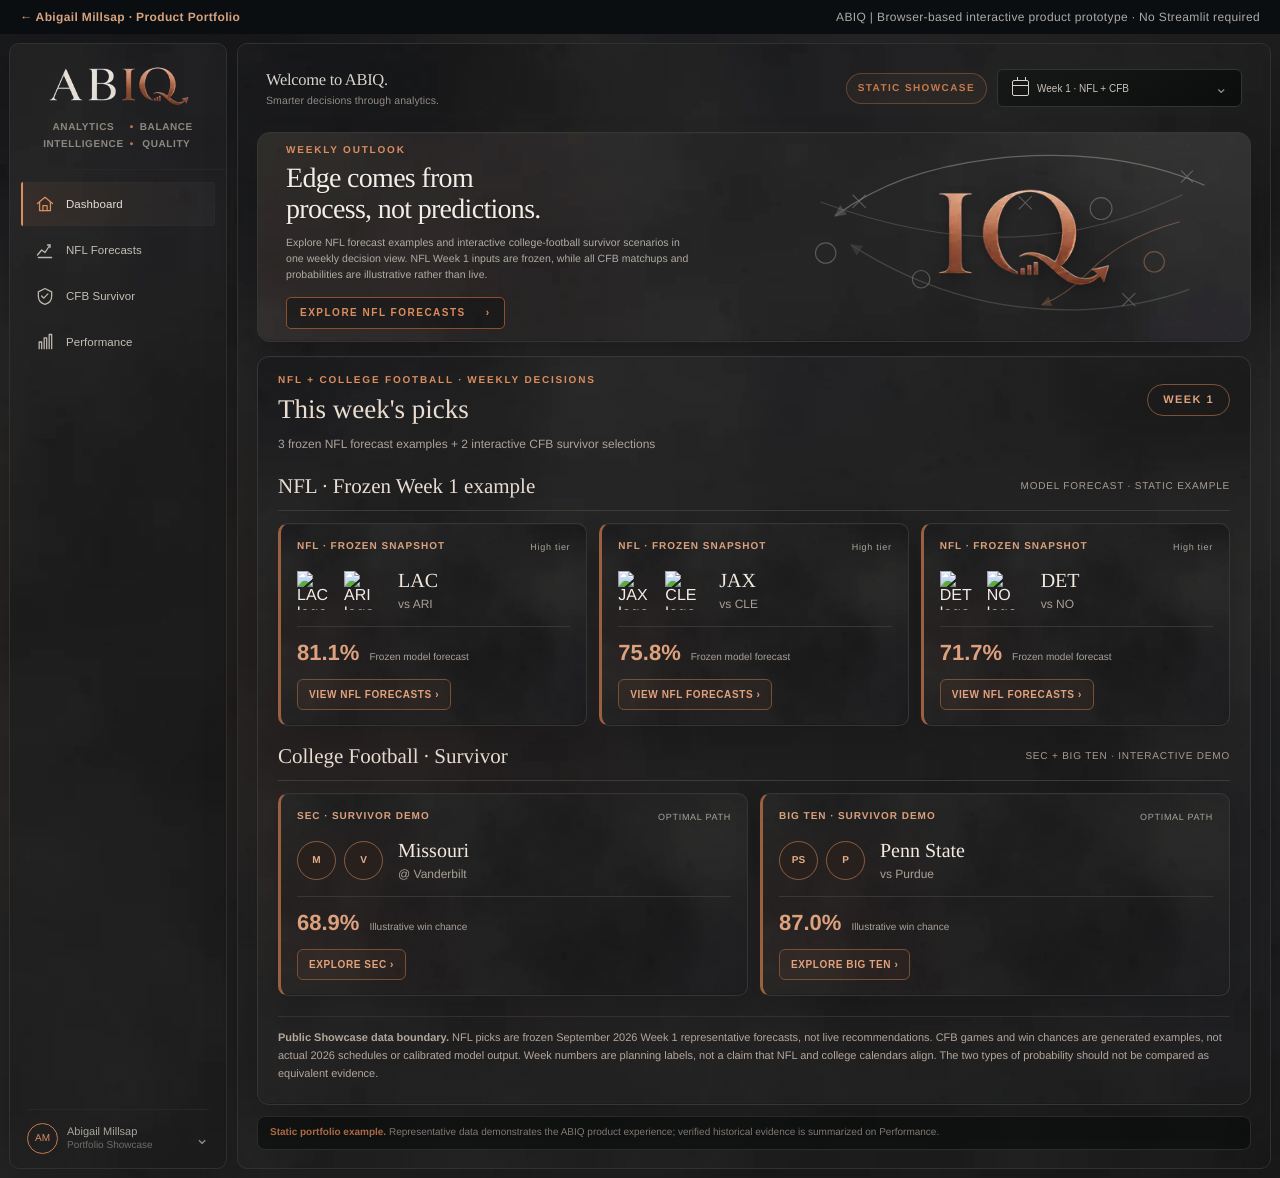
==== commit 2079eb52: "Refresh standalone ABIQ stylesheet to load corrected high-contrast colors" ====
--- a/docs/abiq/index.html
+++ b/docs/abiq/index.html
@@ -2,7 +2,7 @@
 <html lang="en"><head><meta charset="utf-8"><meta name="viewport" content="width=device-width,initial-scale=1">
 <title>ABIQ | Interactive Sports Decision Intelligence | Abigail Millsap</title>
 <meta name="description" content="Interactive, independent, static portfolio showcase for ABIQ sports decision intelligence.">
-<link rel="stylesheet" href="app.css">
+<link rel="stylesheet" href="app.css?v=20261102-contrast-fix">
 <style>html,body{margin:0;min-height:100%;background:#111313}body{font-family:Inter,Arial,sans-serif}.portfolio-home{position:relative;z-index:101;display:flex;align-items:center;justify-content:space-between;gap:1rem;flex-wrap:wrap;background:#0b0e10;color:#f1ece6;padding:10px 20px;font-size:12px;letter-spacing:.03em}.portfolio-home a{color:#d5a27f;text-decoration:none;font-weight:700}.portfolio-home span{opacity:.7}#abiq-boot-error{padding:20px;background:#401c1c;color:#fff}</style></head>
 <body><div class="portfolio-home"><a href="../">← Abigail Millsap · Product Portfolio</a><span>ABIQ | Browser-based interactive product prototype · No Streamlit required</span></div>
 <div id="abiq-boot-error" hidden>ABIQ could not initialize. Please refresh the page.</div>
--- a/docs/abiq/app.css
+++ b/docs/abiq/app.css
@@ -1,4 +1,7 @@
-:host {
+/* Streamlit originally mounted this UI in a shadow root. The public standalone
+   HTML uses the document root instead; initialize the same ABIQ palette in both
+   contexts so default text never falls back to the browser's black. */
+:root, :host {
   --copper:#c6784c;
   --copper-bright:#dc8d5e;
   --copper-deep:#704027;
@@ -7,7 +10,7 @@
   --panel-2:#1b1d1d;
   --border:#353737;
   --border-soft:#262828;
-  --text:#ddd7cf;
+  --text:#f2ede6;
   --muted:#9b958e;
   --dim:#716c66;
   --base-texture:none;
@@ -22,7 +25,7 @@
 *{box-sizing:border-box} button,select{font:inherit} button{cursor:pointer}
 .abiq-mobile-nav-toggle,.abiq-mobile-menu-button,.abiq-mobile-nav-backdrop,.abiq-mobile-nav-close{display:none}
 
-.abiq-app{width:100%;min-height:930px;display:grid;grid-template-columns:273px minmax(0,1fr);gap:12px;padding:11px;background-color:#121414;background-image:linear-gradient(145deg,rgba(4,5,5,.10),rgba(8,9,9,.05),rgba(4,5,5,.12)),var(--base-texture);background-size:cover,cover;background-position:center;background-repeat:no-repeat;background-blend-mode:normal,normal}
+.abiq-app{color:var(--text, #f3eee7);width:100%;min-height:930px;display:grid;grid-template-columns:273px minmax(0,1fr);gap:12px;padding:11px;background-color:#121414;background-image:linear-gradient(145deg,rgba(4,5,5,.10),rgba(8,9,9,.05),rgba(4,5,5,.12)),var(--base-texture);background-size:cover,cover;background-position:center;background-repeat:no-repeat;background-blend-mode:normal,normal}
 .abiq-sidebar,.abiq-main{border:1px solid #303232;background-color:#171919;background-image:linear-gradient(160deg,rgba(8,9,9,.10),rgba(5,6,6,.12)),var(--base-texture);background-size:cover,cover;background-position:center;background-repeat:no-repeat;background-blend-mode:normal,normal;box-shadow:0 15px 36px rgba(0,0,0,.16)}
 .abiq-sidebar{min-height:906px;border-radius:10px;overflow:hidden;display:flex;flex-direction:column}.abiq-brand-block{padding:31px 27px 24px;border-bottom:1px solid var(--border-soft)}.abiq-brand-logo{display:block;width:100%;max-width:178px;height:auto;margin:0 auto}.abiq-brand-meaning{margin:15px auto 0;max-width:184px;display:flex;flex-wrap:wrap;justify-content:flex-start;column-gap:7px;row-gap:4px;color:#8e8881;font-size:8px;line-height:1.35;letter-spacing:.17em;font-weight:600;text-transform:uppercase}.abiq-brand-meaning b{color:var(--copper);font-size:8px;line-height:1.65}
 .abiq-nav{padding:16px 14px 12px;display:grid;gap:4px}.abiq-nav-item{width:100%;height:58px;display:flex;align-items:center;justify-content:flex-start;gap:15px;padding:0 16px;border:0;border-left:2px solid transparent;border-radius:6px;background:transparent;color:#c4beb6;text-align:left;font-size:13px;font-weight:450;letter-spacing:.005em}.abiq-nav-item:hover{background:rgba(255,255,255,.03)}.abiq-nav-item.active{border:1px solid rgba(198,120,76,.46);border-left:3px solid var(--copper-bright);background:linear-gradient(90deg,rgba(198,120,76,.10),rgba(255,255,255,.035));color:#e3ddd5}.abiq-nav-icon{width:25px;height:25px;flex:0 0 25px;color:#bdb7af}.abiq-nav-item.active .abiq-nav-icon{color:var(--copper-bright)}.abiq-nav-icon svg{display:block;width:100%;height:100%;fill:none;stroke:currentColor;stroke-width:1.55;stroke-linecap:round;stroke-linejoin:round}
